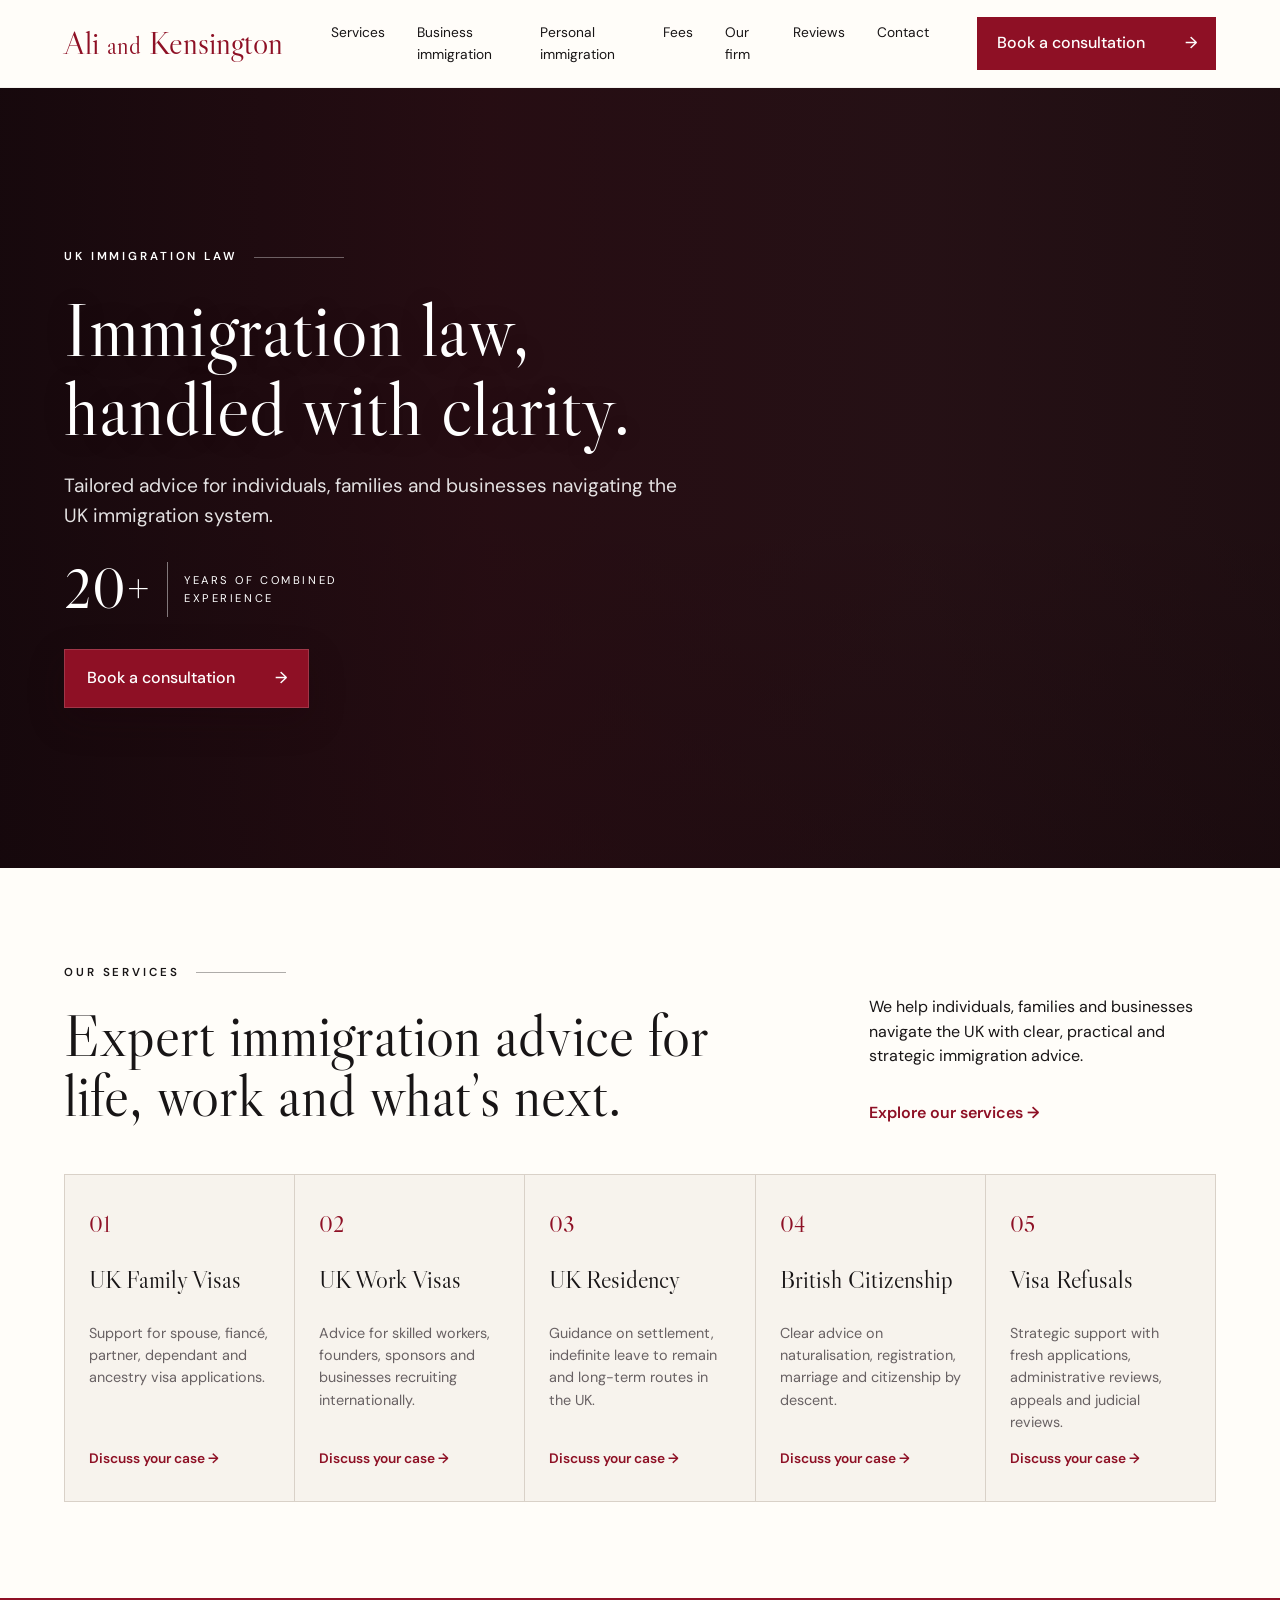
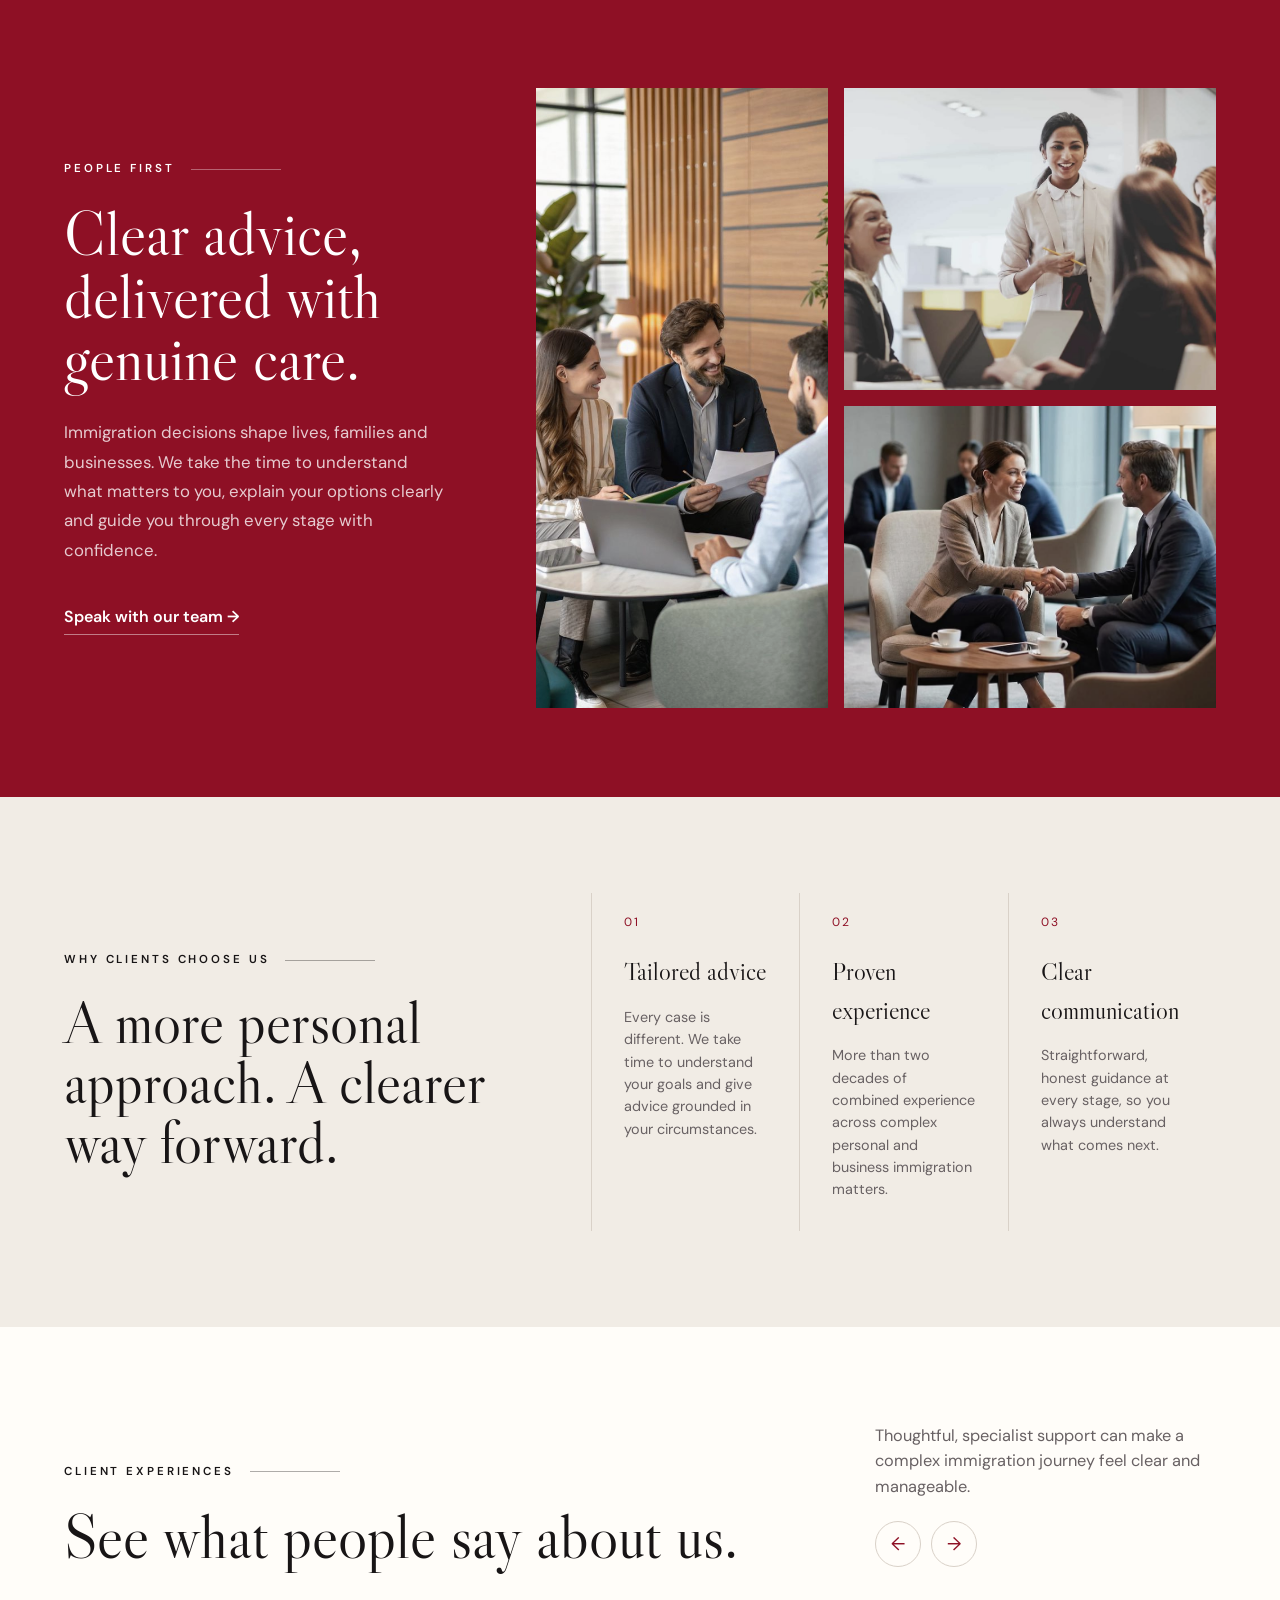
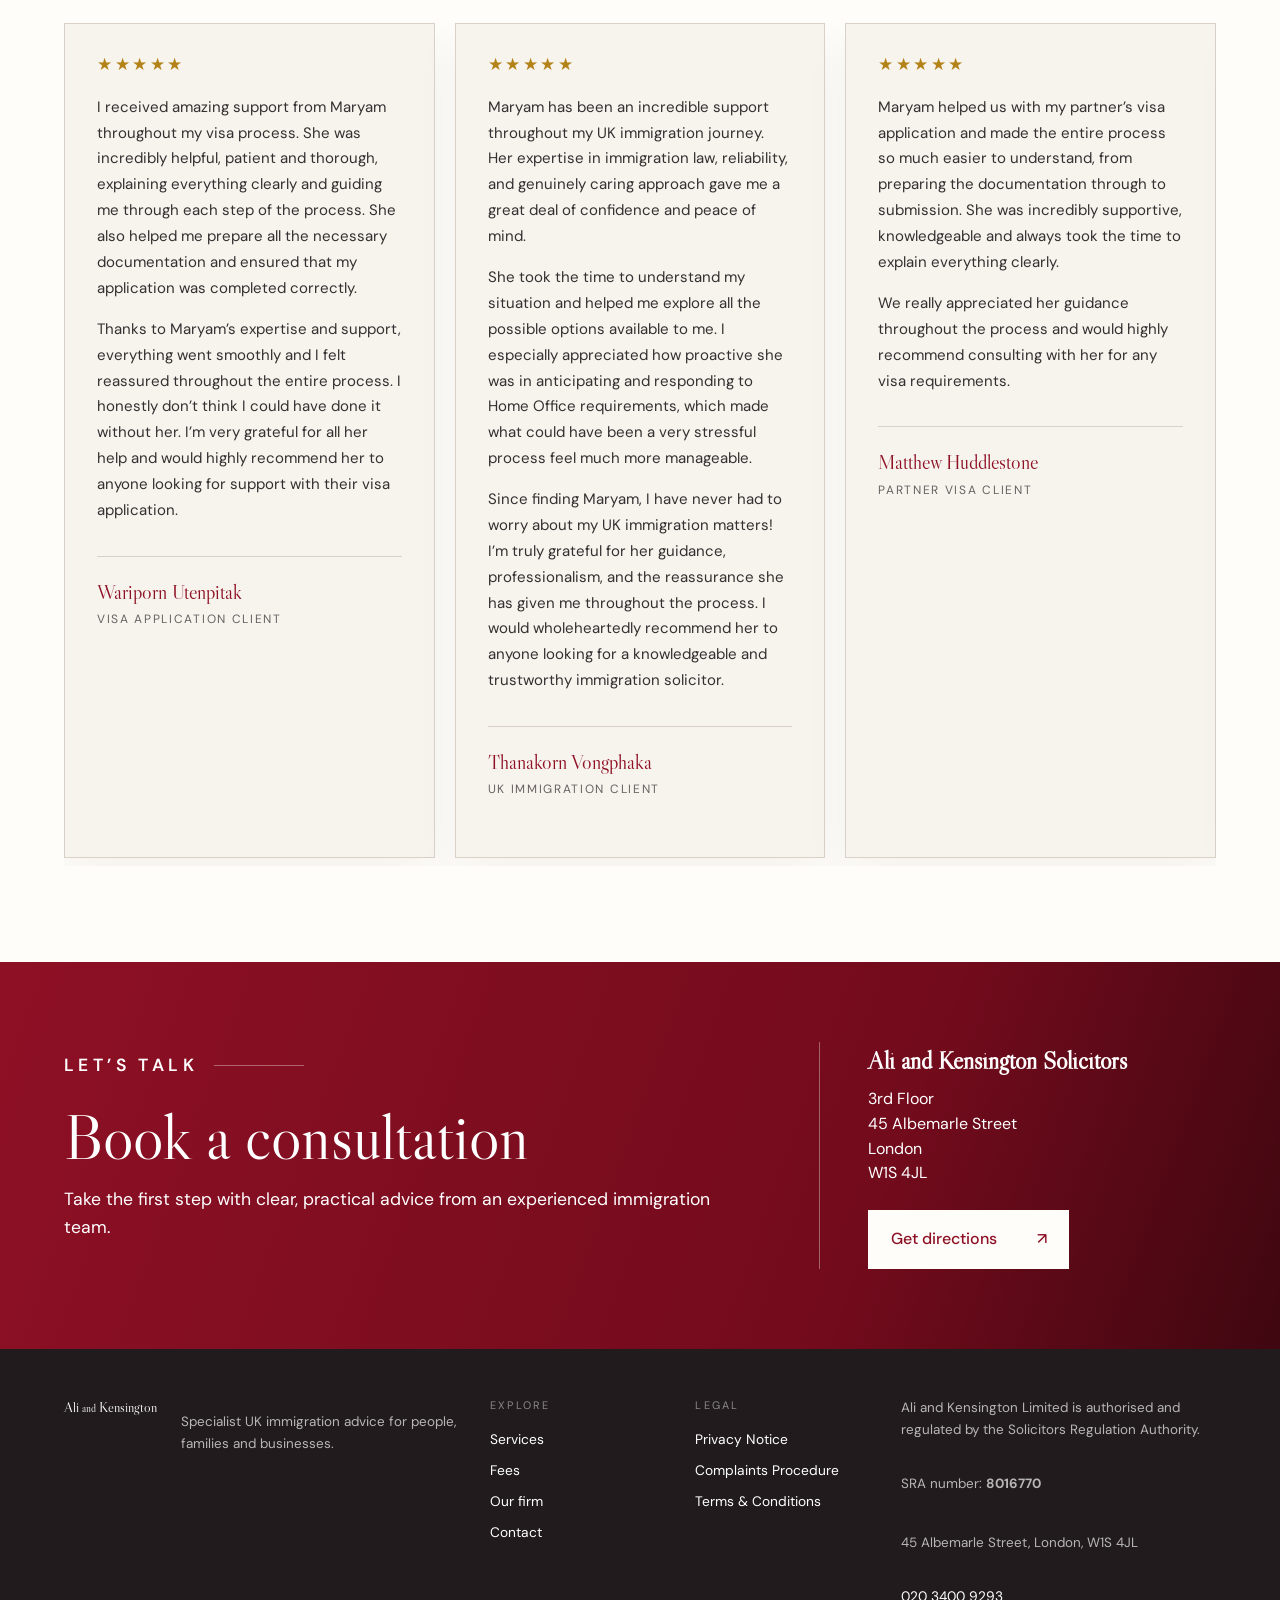
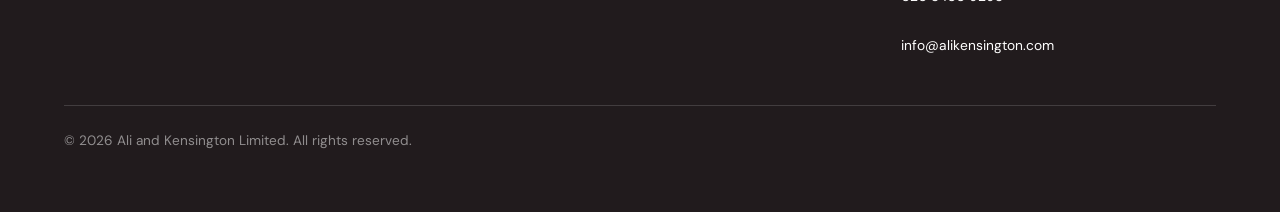
==== index.html @ 6d75849b "Add regulatory and legal information pages" ====
<!doctype html>
<html lang="en-GB">
<head>
  <meta charset="utf-8">
  <meta name="viewport" content="width=device-width, initial-scale=1">
  <meta name="description" content="Ali and Kensington Solicitors provide clear, tailored UK immigration advice for individuals, families and businesses.">
  <meta name="theme-color" content="#8e1025">
  <title>Ali and Kensington Solicitors | UK Immigration Law</title>
  <link rel="preconnect" href="https://fonts.googleapis.com">
  <link rel="preconnect" href="https://fonts.gstatic.com" crossorigin>
  <link href="https://fonts.googleapis.com/css2?family=DM+Sans:wght@400;500;600&family=Libre+Caslon+Display&display=swap" rel="stylesheet">
  <link rel="stylesheet" href="styles.css">
</head>
<body>
  <a class="skip-link" href="#main">Skip to content</a>
  <header class="site-header" data-header>
    <a class="wordmark" href="#top" aria-label="Ali and Kensington home">Ali <span>and</span> Kensington</a>
    <button class="menu-toggle" type="button" aria-expanded="false" aria-controls="site-nav">
      <span></span><span></span><span></span><span class="sr-only">Open navigation</span>
    </button>
    <nav id="site-nav" class="site-nav" aria-label="Main navigation">
      <a href="#services">Services</a>
      <a href="#business">Business immigration</a>
      <a href="#personal">Personal immigration</a>
      <a href="fees.html">Fees</a>
      <a href="#firm">Our firm</a>
      <a href="#reviews">Reviews</a>
      <a href="#contact">Contact</a>
    </nav>
    <a class="button header-cta" href="#contact">Book a consultation <span aria-hidden="true">→</span></a>
  </header>

  <main id="main">
    <section class="hero" id="top">
      <div class="hero-media" aria-hidden="true">
        <video class="hero-video is-active" data-hero-video autoplay muted playsinline webkit-playsinline preload="auto" disablepictureinpicture disableremoteplayback controlslist="nodownload nofullscreen noremoteplayback" tabindex="-1">
          <source src="Untitled design.mp4" type="video/mp4">
        </video>
        <video class="hero-video" data-hero-video muted playsinline webkit-playsinline preload="auto" disablepictureinpicture disableremoteplayback controlslist="nodownload nofullscreen noremoteplayback" tabindex="-1">
          <source src="Untitled design.mp4" type="video/mp4">
        </video>
      </div>
      <div class="hero-shade" aria-hidden="true"></div>
      <div class="hero-copy">
        <p class="eyebrow">UK immigration law</p>
        <h1>Immigration law,<br>handled with clarity.</h1>
        <p class="hero-intro">Tailored advice for individuals, families and businesses navigating the UK immigration system.</p>
        <div class="experience"><strong>20+</strong><span>Years of combined<br>experience</span></div>
        <a class="button" href="#contact">Book a consultation <span aria-hidden="true">→</span></a>
      </div>
    </section>

    <section class="section services" id="services">
      <div class="section-heading">
        <div><p class="eyebrow">Our services</p><h2>Expert immigration advice for life, work and what’s next.</h2></div>
        <div><p>We help individuals, families and businesses navigate the UK with clear, practical and strategic immigration advice.</p><a class="text-link" href="#service-list">Explore our services <span>→</span></a></div>
      </div>
      <div class="service-grid" id="service-list">
        <article id="personal"><span class="service-icon" aria-hidden="true">01</span><h3>UK Family Visas</h3><p>Support for spouse, fiancé, partner, dependant and ancestry visa applications.</p><a href="#contact" aria-label="Discuss UK Family Visas">Discuss your case <span>→</span></a></article>
        <article id="business"><span class="service-icon" aria-hidden="true">02</span><h3>UK Work Visas</h3><p>Advice for skilled workers, founders, sponsors and businesses recruiting internationally.</p><a href="#contact" aria-label="Discuss UK Work Visas">Discuss your case <span>→</span></a></article>
        <article><span class="service-icon" aria-hidden="true">03</span><h3>UK Residency</h3><p>Guidance on settlement, indefinite leave to remain and long-term routes in the UK.</p><a href="#contact" aria-label="Discuss UK Residency">Discuss your case <span>→</span></a></article>
        <article><span class="service-icon" aria-hidden="true">04</span><h3>British Citizenship</h3><p>Clear advice on naturalisation, registration, marriage and citizenship by descent.</p><a href="#contact" aria-label="Discuss British Citizenship">Discuss your case <span>→</span></a></article>
        <article><span class="service-icon" aria-hidden="true">05</span><h3>Visa Refusals</h3><p>Strategic support with fresh applications, administrative reviews, appeals and judicial reviews.</p><a href="#contact" aria-label="Discuss a Visa Refusal">Discuss your case <span>→</span></a></article>
      </div>
    </section>

    <section class="people-section" aria-labelledby="people-title">
      <div class="people-copy">
        <p class="eyebrow">People first</p>
        <h2 id="people-title">Clear advice, delivered with genuine care.</h2>
        <p>Immigration decisions shape lives, families and businesses. We take the time to understand what matters to you, explain your options clearly and guide you through every stage with confidence.</p>
        <a class="text-link" href="#contact">Speak with our team <span aria-hidden="true">→</span></a>
      </div>
      <div class="people-gallery" aria-label="Professional consultations and collaborative client support">
        <figure class="people-photo people-photo-tall">
          <img src="e71858cd45bb9542f345faf93f4b1dad.jpg" alt="A professional consultation in a welcoming office" loading="lazy" decoding="async">
        </figure>
        <figure class="people-photo">
          <img src="17fdde5a2818912fc1148fd6717992d9.jpg" alt="A collaborative professional meeting" loading="lazy" decoding="async">
        </figure>
        <figure class="people-photo">
          <img src="da727595d95a369a127aa18e610e833f.jpg" alt="Two professionals meeting in a comfortable office" loading="lazy" decoding="async">
        </figure>
      </div>
    </section>

    <section class="section proof" id="firm">
      <div class="proof-heading"><p class="eyebrow">Why clients choose us</p><h2>A more personal approach. A clearer way forward.</h2></div>
      <div class="proof-grid">
        <article><span>01</span><h3>Tailored advice</h3><p>Every case is different. We take time to understand your goals and give advice grounded in your circumstances.</p></article>
        <article><span>02</span><h3>Proven experience</h3><p>More than two decades of combined experience across complex personal and business immigration matters.</p></article>
        <article><span>03</span><h3>Clear communication</h3><p>Straightforward, honest guidance at every stage, so you always understand what comes next.</p></article>
      </div>
    </section>

    <section class="section reviews" id="reviews" aria-labelledby="reviews-title">
      <div class="reviews-heading">
        <div>
          <p class="eyebrow">Client experiences</p>
          <h2 id="reviews-title">See what people say about us.</h2>
        </div>
        <div class="reviews-intro">
          <p>Thoughtful, specialist support can make a complex immigration journey feel clear and manageable.</p>
          <div class="carousel-controls" aria-label="Review carousel controls">
            <button class="carousel-button" type="button" data-carousel-prev aria-label="Previous review">←</button>
            <button class="carousel-button" type="button" data-carousel-next aria-label="Next review">→</button>
          </div>
        </div>
      </div>

      <div class="review-grid" data-review-carousel aria-roledescription="carousel" aria-label="Client reviews">
        <article class="review-card">
          <div class="stars" aria-label="5 out of 5 stars"><span aria-hidden="true">★★★★★</span></div>
          <blockquote>
            <p>I received amazing support from Maryam throughout my visa process. She was incredibly helpful, patient and thorough, explaining everything clearly and guiding me through each step of the process. She also helped me prepare all the necessary documentation and ensured that my application was completed correctly.</p>
            <p>Thanks to Maryam’s expertise and support, everything went smoothly and I felt reassured throughout the entire process. I honestly don’t think I could have done it without her. I’m very grateful for all her help and would highly recommend her to anyone looking for support with their visa application.</p>
          </blockquote>
          <footer><strong>Wariporn Utenpitak</strong><span>Visa application client</span></footer>
        </article>

        <article class="review-card">
          <div class="stars" aria-label="5 out of 5 stars"><span aria-hidden="true">★★★★★</span></div>
          <blockquote>
            <p>Maryam has been an incredible support throughout my UK immigration journey. Her expertise in immigration law, reliability, and genuinely caring approach gave me a great deal of confidence and peace of mind.</p>
            <p>She took the time to understand my situation and helped me explore all the possible options available to me. I especially appreciated how proactive she was in anticipating and responding to Home Office requirements, which made what could have been a very stressful process feel much more manageable.</p>
            <p>Since finding Maryam, I have never had to worry about my UK immigration matters! I’m truly grateful for her guidance, professionalism, and the reassurance she has given me throughout the process. I would wholeheartedly recommend her to anyone looking for a knowledgeable and trustworthy immigration solicitor.</p>
          </blockquote>
          <footer><strong>Thanakorn Vongphaka</strong><span>UK immigration client</span></footer>
        </article>

        <article class="review-card">
          <div class="stars" aria-label="5 out of 5 stars"><span aria-hidden="true">★★★★★</span></div>
          <blockquote>
            <p>Maryam helped us with my partner’s visa application and made the entire process so much easier to understand, from preparing the documentation through to submission. She was incredibly supportive, knowledgeable and always took the time to explain everything clearly.</p>
            <p>We really appreciated her guidance throughout the process and would highly recommend consulting with her for any visa requirements.</p>
          </blockquote>
          <footer><strong>Matthew Huddlestone</strong><span>Partner visa client</span></footer>
        </article>

        <article class="review-card">
          <div class="stars" aria-label="5 out of 5 stars"><span aria-hidden="true">★★★★★</span></div>
          <blockquote>
            <p>I can’t thank this firm and the staff, namely, Maryam &amp; Lexxa, enough for all their help and professionalism. From the very beginning, their responses were fast, clear, and reassuring, which made such a difference during a stressful time. My case was quite complicated, but they took the time to fully understand every detail and kept me informed every step of the way.</p>
            <p>They were incredibly thorough and made sure I understood all my options before moving forward. Nothing ever felt rushed or overlooked. Their attention to detail and commitment to getting the best possible result truly stood out.</p>
            <p>In the end, we achieved the outcome we were hoping for — a great start for myself and my family. I really appreciate all the hard work, communication, and care that went into my case. Highly recommend to anyone looking for reliable, professional solicitors who genuinely care about their clients.</p>
          </blockquote>
          <footer><strong>Ralph Toribio</strong><span>Immigration client</span></footer>
        </article>

        <article class="review-card">
          <div class="stars" aria-label="5 out of 5 stars"><span aria-hidden="true">★★★★★</span></div>
          <blockquote>
            <p>I’ve worked with Ms Sufi for over a decade wherever she has been based. Now she has her own firm I have no reservations in recommending it. Humble, professional and fair. No inflated charges. I’m hoping they’ll expand to other legal areas.</p>
          </blockquote>
          <footer><strong>Tara Na</strong><span>Long-standing client</span></footer>
        </article>
      </div>
      <p class="carousel-status sr-only" aria-live="polite" data-carousel-status></p>
    </section>

    <dialog class="review-dialog" data-review-dialog aria-labelledby="review-dialog-name">
      <div class="review-dialog-inner">
        <button class="review-dialog-close" type="button" data-dialog-close aria-label="Close full review">×</button>
        <div class="stars" aria-label="5 out of 5 stars"><span aria-hidden="true">★★★★★</span></div>
        <div class="review-dialog-copy" data-dialog-copy></div>
        <footer>
          <strong id="review-dialog-name" data-dialog-name></strong>
          <span data-dialog-source></span>
        </footer>
      </div>
    </dialog>

    <section class="consultation" id="contact">
      <div>
        <p class="eyebrow">Let’s talk</p>
        <h2>Book a consultation</h2>
        <p>Take the first step with clear, practical advice from an experienced immigration team.</p>
      </div>
      <address>
        <strong>Ali and Kensington Solicitors</strong>
        <span>3rd Floor</span>
        <span>45 Albemarle Street</span>
        <span>London</span>
        <span>W1S 4JL</span>
        <a class="button button-light" href="https://www.google.com/maps/search/?api=1&query=45+Albemarle+Street+London+W1S+4JL" target="_blank" rel="noreferrer">Get directions <span aria-hidden="true">↗</span></a>
      </address>
    </section>
  </main>

  <footer class="site-footer">
    <div class="footer-brand">
      <a class="wordmark" href="#top">Ali <span>and</span> Kensington</a>
      <p>Specialist UK immigration advice for people, families and businesses.</p>
    </div>
    <nav class="footer-links" aria-label="Services and contact">
      <p>Explore</p>
      <a href="#services">Services</a>
      <a href="fees.html">Fees</a>
      <a href="#firm">Our firm</a>
      <a href="#contact">Contact</a>
    </nav>
    <nav class="footer-links" aria-label="Legal information">
      <p>Legal</p>
      <a href="privacy.html">Privacy Notice</a>
      <a href="complaints.html">Complaints Procedure</a>
      <a href="terms.html">Terms &amp; Conditions</a>
    </nav>
    <div class="footer-regulatory">
      <p>Ali and Kensington Limited is authorised and regulated by the Solicitors Regulation Authority.</p>
      <p>SRA number: <strong>8016770</strong></p>
      <address>45 Albemarle Street, London, W1S 4JL</address>
      <a href="tel:+442034009293">020 3400 9293</a>
      <a href="mailto:info@alikensington.com">info@alikensington.com</a>
    </div>
    <p class="copyright">© <span data-year></span> Ali and Kensington Limited. All rights reserved.</p>
  </footer>
  <script src="script.js"></script>
</body>
</html>
---- styles.css ----
:root{--burgundy:#8e1025;--burgundy-dark:#680919;--ivory:#f7f3ed;--paper:#fffdf9;--ink:#181516;--muted:#686163;--line:#d9d1c8;--sans:"DM Sans",sans-serif;--serif:"Libre Caslon Display",Georgia,serif}
*{box-sizing:border-box}html{scroll-behavior:smooth}body{margin:0;background:var(--paper);color:var(--ink);font-family:var(--sans);line-height:1.55}a{color:inherit}.skip-link{position:fixed;left:1rem;top:-5rem;background:var(--ink);color:#fff;padding:.75rem 1rem;z-index:100}.skip-link:focus{top:1rem}.sr-only{position:absolute;width:1px;height:1px;padding:0;margin:-1px;overflow:hidden;clip:rect(0,0,0,0);white-space:nowrap;border:0}.site-header{height:88px;display:grid;grid-template-columns:auto 1fr auto;align-items:center;gap:3rem;padding:0 clamp(1.5rem,5vw,5rem);background:rgba(255,253,249,.96);position:relative;z-index:20;border-bottom:1px solid rgba(0,0,0,.04)}.wordmark{text-decoration:none;color:var(--burgundy);font-family:var(--serif);font-size:clamp(1.45rem,2.5vw,2.4rem);white-space:nowrap}.wordmark span{font-size:.78em}.site-nav{justify-self:center;display:flex;gap:2rem}.site-nav a,.site-footer a{text-decoration:none;font-size:.86rem}.site-nav a:hover,.site-footer a:hover{color:var(--burgundy)}.button{display:inline-flex;align-items:center;justify-content:space-between;gap:2.5rem;background:var(--burgundy);color:#fff;text-decoration:none;padding:1rem 1.35rem;font-weight:500;border:1px solid var(--burgundy);transition:.2s ease}.button:hover{background:var(--burgundy-dark);transform:translateY(-1px)}.header-cta{padding:.85rem 1.15rem}.menu-toggle{display:none;background:none;border:0;padding:.5rem}.menu-toggle span:not(.sr-only){display:block;width:25px;height:2px;background:var(--burgundy);margin:5px}.hero{min-height:650px;display:grid;grid-template-columns:3fr 2fr;background:var(--ivory)}.hero-copy{display:flex;flex-direction:column;justify-content:center;padding:5rem clamp(1.5rem,5vw,5rem)}.eyebrow{text-transform:uppercase;letter-spacing:.25em;font-size:.72rem;font-weight:600;margin:0 0 1.5rem;display:flex;align-items:center;gap:1rem}.eyebrow:after{content:"";width:90px;height:1px;background:currentColor;opacity:.35}.hero h1,.section h2,.consultation h2{font-family:var(--serif);font-weight:400;line-height:1.02;margin:0}.hero h1{font-size:clamp(3.3rem,6vw,6.2rem);color:var(--burgundy);max-width:800px}.hero-intro{font-size:clamp(1.05rem,1.5vw,1.35rem);max-width:650px;color:#3e393a;margin:1.5rem 0 2rem}.experience{display:flex;align-items:center;gap:1rem;margin:0 0 2rem}.experience strong{font-family:var(--serif);font-size:3.4rem;font-weight:400;color:var(--burgundy);border-right:1px solid #b99ca1;padding-right:1rem;line-height:1}.experience span{text-transform:uppercase;letter-spacing:.23em;font-size:.7rem}.hero-copy>.button{align-self:flex-start}.hero-image{background:url("assets/london-hero.jpg") center/cover no-repeat;min-height:580px}.section{padding:6rem clamp(1.5rem,5vw,5rem)}.section-heading{display:grid;grid-template-columns:1.6fr .8fr;gap:7rem;align-items:end;margin-bottom:3rem}.section-heading h2,.proof h2{font-size:clamp(2.8rem,4.6vw,5rem);max-width:850px}.section-heading>div:last-child{max-width:440px}.text-link{display:inline-block;color:var(--burgundy);text-decoration:none;margin-top:1rem;font-weight:600}.service-grid{display:grid;grid-template-columns:repeat(5,1fr);gap:1px;background:var(--line);border:1px solid var(--line)}.service-grid article{background:var(--ivory);padding:2rem 1.5rem;min-height:300px;display:flex;flex-direction:column}.service-icon{font-family:var(--serif);color:var(--burgundy);font-size:1.4rem}.service-grid h3,.proof-grid h3{font-family:var(--serif);font-size:1.55rem;font-weight:400;margin:1.2rem 0 .5rem}.service-grid p,.proof-grid p{color:var(--muted);font-size:.9rem}.service-grid a{margin-top:auto;color:var(--burgundy);text-decoration:none;font-size:.86rem;font-weight:600}.proof{background:#f1ece5;display:grid;grid-template-columns:1fr 1.4fr;gap:5rem;align-items:center}.proof-grid{display:grid;grid-template-columns:repeat(3,1fr)}.proof-grid article{padding:1rem 2rem;border-left:1px solid var(--line)}.proof-grid span{color:var(--burgundy);font-size:.75rem;letter-spacing:.2em}.consultation{background:linear-gradient(110deg,var(--burgundy),#720b1c 68%,#3f0710);color:#fff;padding:5rem clamp(1.5rem,5vw,5rem);display:grid;grid-template-columns:1.7fr 1fr;gap:5rem;align-items:center}.consultation h2{font-size:clamp(3rem,5vw,5.6rem)}.consultation p{font-size:1.1rem}.consultation address{font-style:normal;border-left:1px solid rgba(255,255,255,.35);padding-left:3rem;display:flex;flex-direction:column}.consultation address strong{font-family:var(--serif);font-size:1.5rem;margin-bottom:.5rem}.button-light{background:var(--paper);color:var(--burgundy);border-color:var(--paper);margin-top:1.5rem;align-self:flex-start}.site-footer{padding:3rem clamp(1.5rem,5vw,5rem);display:grid;grid-template-columns:1fr 1fr auto;gap:2rem;align-items:center}.site-footer>p{color:var(--muted);font-size:.85rem}.site-footer>div{display:flex;gap:1.5rem}.copyright{grid-column:1/-1;border-top:1px solid var(--line);padding-top:1.5rem;margin-top:1rem}.menu-open{overflow:hidden}
@media(max-width:1050px){.site-header{gap:1.5rem}.site-nav{gap:1rem}.header-cta{display:none}.hero{grid-template-columns:1.2fr 1fr}.section-heading{gap:3rem}.service-grid{grid-template-columns:repeat(2,1fr)}.service-grid article:last-child{grid-column:1/-1}.proof{grid-template-columns:1fr}.site-footer{grid-template-columns:1fr auto}.site-footer>p:not(.copyright){display:none}}
@media(max-width:760px){.site-header{height:76px;padding:0 1.25rem;grid-template-columns:1fr auto}.menu-toggle{display:block}.site-nav{display:none;position:absolute;top:76px;inset-inline:0;background:var(--paper);padding:1.5rem;flex-direction:column;border-top:1px solid var(--line);box-shadow:0 18px 30px rgba(30,10,10,.12)}.site-nav.open{display:flex}.hero{display:flex;flex-direction:column;min-height:auto}.hero-copy{padding:4rem 1.25rem 3rem}.hero h1{font-size:clamp(3rem,14vw,4.5rem)}.hero-image{min-height:390px;order:-1}.section{padding:4.5rem 1.25rem}.section-heading{grid-template-columns:1fr;gap:1.5rem}.section-heading h2,.proof h2{font-size:2.9rem}.service-grid{grid-template-columns:1fr}.service-grid article,.service-grid article:last-child{grid-column:auto;min-height:235px}.proof{gap:2rem}.proof-grid{grid-template-columns:1fr}.proof-grid article{padding:1.5rem 0;border-left:0;border-top:1px solid var(--line)}.consultation{grid-template-columns:1fr;gap:2rem;padding:4rem 1.25rem}.consultation address{padding-left:0;border-left:0;border-top:1px solid rgba(255,255,255,.35);padding-top:2rem}.site-footer{grid-template-columns:1fr}.site-footer>div{flex-wrap:wrap}.copyright{grid-column:auto}}
@media(prefers-reduced-motion:reduce){html{scroll-behavior:auto}*,*:before,*:after{transition:none!important}}

.reviews{background:var(--paper)}
.reviews-heading{display:grid;grid-template-columns:1.5fr .7fr;gap:5rem;align-items:end;margin-bottom:3.5rem}
.reviews-heading h2{font-size:clamp(2.8rem,4.8vw,5rem);max-width:820px}
.reviews-heading>p{max-width:420px;color:var(--muted);font-size:1.02rem}
.review-grid{display:grid;grid-template-columns:repeat(6,minmax(0,1fr));gap:1.25rem;align-items:start}
.review-card{grid-column:span 2;background:var(--ivory);border:1px solid var(--line);padding:2rem;display:flex;flex-direction:column;min-height:100%;box-shadow:0 18px 45px rgba(46,28,30,.045)}
.review-card:nth-child(4),.review-card:nth-child(5){grid-column:span 3}
.stars{color:#b38319;font-size:1.05rem;letter-spacing:.15em;line-height:1;margin-bottom:1.35rem}
.review-card blockquote{margin:0;color:#343031;font-size:.94rem;line-height:1.72}
.review-card blockquote p:first-child{margin-top:0}
.review-card blockquote p:last-child{margin-bottom:0}
.review-card footer{margin-top:2rem;padding-top:1.25rem;border-top:1px solid var(--line);display:flex;flex-direction:column;gap:.15rem}
.review-card footer strong{font-family:var(--serif);font-size:1.25rem;font-weight:400;color:var(--burgundy)}
.review-card footer span{font-size:.75rem;text-transform:uppercase;letter-spacing:.14em;color:var(--muted)}

@media(max-width:1050px){.reviews-heading{gap:3rem}.review-grid{grid-template-columns:repeat(2,minmax(0,1fr))}.review-card,.review-card:nth-child(4),.review-card:nth-child(5){grid-column:span 1}.review-card:last-child{grid-column:1/-1}}
@media(max-width:760px){.reviews-heading{grid-template-columns:1fr;gap:1rem;margin-bottom:2.25rem}.reviews-heading h2{font-size:2.9rem}.reviews-heading>p{margin:0}.review-grid{grid-template-columns:1fr;gap:1rem}.review-card,.review-card:nth-child(4),.review-card:nth-child(5),.review-card:last-child{grid-column:1;padding:1.5rem}.review-card blockquote{font-size:.91rem}.stars{font-size:1rem}}

.people-section{background:var(--burgundy);color:#fff;padding:clamp(4rem,7vw,7rem) clamp(1.5rem,5vw,5rem);display:grid;grid-template-columns:minmax(280px,.72fr) minmax(0,1.28fr);gap:clamp(3rem,7vw,7rem);align-items:center;overflow:hidden}
.people-copy{max-width:560px}
.people-copy h2{font-family:var(--serif);font-size:clamp(3rem,4.8vw,5.2rem);font-weight:400;line-height:1.02;margin:0 0 1.75rem}
.people-copy>p:not(.eyebrow){color:rgba(255,255,255,.78);font-size:1.05rem;line-height:1.75;margin-bottom:1.5rem}
.people-copy .text-link{color:#fff;border-bottom:1px solid rgba(255,255,255,.45);padding-bottom:.25rem}
.people-gallery{display:grid;grid-template-columns:minmax(0,.88fr) minmax(0,1.12fr);grid-template-rows:repeat(2,minmax(190px,1fr));gap:1rem;min-height:620px}
.people-photo{margin:0;overflow:hidden;background:#d8cec3;position:relative}
.people-photo-tall{grid-row:1/-1}
.people-photo img{width:100%;height:100%;display:block;object-fit:cover;filter:saturate(.82) contrast(.97);transition:transform .5s ease}
.people-photo-tall img{object-position:center}
.people-photo:nth-child(2) img{object-position:center 35%}
.people-photo:nth-child(3) img{object-position:center 45%}
.people-photo:hover img{transform:scale(1.015)}

@media(max-width:1050px){.people-section{grid-template-columns:1fr;gap:3rem}.people-copy{max-width:720px}.people-gallery{min-height:560px}}
@media(max-width:760px){.people-section{padding:4.5rem 1.25rem}.people-copy h2{font-size:2.9rem}.people-gallery{grid-template-columns:1fr 1fr;grid-template-rows:340px 190px;gap:.65rem;min-height:0}.people-photo-tall{grid-column:1/-1;grid-row:auto}.people-photo-tall img{object-position:center 42%}.people-photo:nth-child(2),.people-photo:nth-child(3){min-height:190px}}
@media(max-width:420px){.people-gallery{grid-template-columns:1fr;grid-template-rows:330px 200px 200px}.people-photo-tall{grid-column:auto}}

/* Review carousel */
.reviews-intro{max-width:420px;color:var(--muted);font-size:1.02rem}
.reviews-intro>p{margin:0}
.carousel-controls{display:flex;gap:.65rem;margin-top:1.4rem}
.carousel-button{width:46px;height:46px;border:1px solid var(--line);border-radius:50%;background:var(--paper);color:var(--burgundy);font:inherit;font-size:1.15rem;cursor:pointer;transition:background .2s ease,color .2s ease,transform .2s ease}
.carousel-button:hover,.carousel-button:focus-visible{background:var(--burgundy);color:#fff;transform:translateY(-1px)}
.review-grid{display:flex;grid-template-columns:none;gap:1.25rem;overflow-x:auto;scroll-snap-type:x mandatory;scroll-behavior:smooth;scrollbar-width:none;overscroll-behavior-inline:contain;align-items:stretch;padding:0 0 .5rem}
.review-grid::-webkit-scrollbar{display:none}
.review-card,.review-card:nth-child(4),.review-card:nth-child(5){grid-column:auto;flex:0 0 calc((100% - 2.5rem)/3);scroll-snap-align:start;min-height:auto}
.review-more{display:none;margin-top:1rem;padding:0;border:0;background:transparent;color:var(--burgundy);font:600 .86rem var(--sans);text-decoration:underline;text-underline-offset:.25em;cursor:pointer;align-self:flex-start}
.review-dialog{width:min(720px,calc(100% - 2rem));max-height:min(82vh,820px);padding:0;border:0;background:var(--paper);color:var(--ink);box-shadow:0 30px 90px rgba(30,10,15,.32)}
.review-dialog::backdrop{background:rgba(24,12,15,.68);backdrop-filter:blur(3px)}
.review-dialog-inner{padding:clamp(1.5rem,5vw,3.5rem);overflow:auto;max-height:82vh;position:relative}
.review-dialog-close{position:absolute;right:1rem;top:1rem;width:42px;height:42px;border:1px solid var(--line);border-radius:50%;background:var(--paper);color:var(--ink);font:300 1.8rem/1 var(--sans);cursor:pointer}
.review-dialog-copy{font-size:1rem;line-height:1.75;padding-right:1rem}
.review-dialog footer{margin-top:2rem;padding-top:1.25rem;border-top:1px solid var(--line);display:flex;flex-direction:column}
.review-dialog footer strong{font-family:var(--serif);font-size:1.4rem;font-weight:400;color:var(--burgundy)}
.review-dialog footer span{font-size:.75rem;text-transform:uppercase;letter-spacing:.14em;color:var(--muted)}
.dialog-open{overflow:hidden}

@media(max-width:1050px){.review-card,.review-card:nth-child(4),.review-card:nth-child(5),.review-card:last-child{grid-column:auto;flex-basis:calc((100% - 1.25rem)/2)}}
@media(max-width:760px){.reviews-intro{max-width:none}.carousel-controls{margin-top:1.1rem}.review-grid{display:flex;grid-template-columns:none;gap:1rem;margin-inline:-1.25rem;padding:0 1.25rem .5rem;scroll-padding-inline:1.25rem}.review-card,.review-card:nth-child(4),.review-card:nth-child(5),.review-card:last-child{grid-column:auto;flex:0 0 calc(100vw - 3rem);padding:1.5rem}.review-card blockquote.is-truncated{position:relative;max-height:13.25rem;overflow:hidden}.review-card blockquote.is-truncated:after{content:"";position:absolute;inset:auto 0 0;height:4rem;background:linear-gradient(to bottom,rgba(247,243,237,0),var(--ivory) 82%)}.review-more{display:inline-block}.review-dialog{width:calc(100% - 1.5rem);max-height:88vh}.review-dialog-inner{max-height:88vh;padding:4rem 1.35rem 1.75rem}.review-dialog-copy{font-size:.94rem;padding-right:0}}

/* Full-bleed video hero */
.hero{position:relative;isolation:isolate;display:flex;align-items:center;min-height:min(780px,calc(100svh - 88px));overflow:hidden;background:#2b1419}
.hero-media{position:absolute;z-index:-2;inset:0;pointer-events:none}
.hero-video{position:absolute;inset:0;width:100%;height:100%;object-fit:cover;object-position:center;border:0;opacity:0;transition:opacity 1.2s linear;pointer-events:none}
.hero-video.is-active{opacity:1}
.hero-video::-webkit-media-controls,.hero-video::-webkit-media-controls-enclosure,.hero-video::-webkit-media-controls-panel,.hero-video::-webkit-media-controls-play-button,.hero-video::-webkit-media-controls-start-playback-button{display:none!important;-webkit-appearance:none}
.hero-shade{position:absolute;z-index:-1;inset:0;background:linear-gradient(90deg,rgba(20,7,11,.88) 0%,rgba(36,10,16,.7) 38%,rgba(25,9,13,.32) 72%,rgba(15,6,8,.42) 100%),linear-gradient(0deg,rgba(17,5,8,.32),transparent 45%);pointer-events:none}
.hero-copy{position:relative;z-index:1;width:100%;max-width:980px;padding-block:5.5rem;color:#fff}
.hero h1{color:#fff;text-shadow:0 2px 28px rgba(0,0,0,.2)}
.hero-intro{color:rgba(255,255,255,.88);max-width:620px}
.hero .experience strong{color:#fff;border-right-color:rgba(255,255,255,.45)}
.hero-copy>.button{background:var(--burgundy);border-color:rgba(255,255,255,.16);box-shadow:0 12px 35px rgba(29,4,10,.26)}

@media(max-width:760px){.hero{min-height:calc(100svh - 76px);justify-content:flex-end;align-items:stretch}.hero-video{object-position:center}.hero-shade{background:linear-gradient(0deg,rgba(20,7,11,.94) 0%,rgba(32,10,15,.68) 55%,rgba(16,6,9,.28) 100%)}.hero-copy{justify-content:flex-end;padding:5rem 1.25rem 3.5rem}.hero h1{font-size:clamp(3rem,14vw,4.5rem)}}
@media(prefers-reduced-motion:reduce){.hero-media{display:none}}

/* Regulatory footer */
.site-footer{grid-template-columns:minmax(220px,1.25fr) repeat(2,minmax(130px,.55fr)) minmax(260px,1fr);align-items:start;background:#211b1d;color:#fff}
.site-footer .wordmark{color:#fff}
.footer-brand p,.footer-regulatory p{color:rgba(255,255,255,.68);font-size:.84rem;line-height:1.65}
.footer-brand p{max-width:300px}
.footer-links{display:flex;flex-direction:column;gap:.6rem}
.footer-links p{margin:0 0 .35rem;text-transform:uppercase;letter-spacing:.2em;font-size:.68rem;color:rgba(255,255,255,.48)}
.site-footer .footer-links a,.footer-regulatory a{font-size:.86rem;color:#fff;text-decoration:none}
.site-footer .footer-links a:hover,.footer-regulatory a:hover{color:#e8b7bf}
.footer-regulatory{display:flex;flex-direction:column;align-items:flex-start}
.footer-regulatory p{margin:0 0 .5rem}
.footer-regulatory address{font-style:normal;color:rgba(255,255,255,.68);font-size:.84rem;margin:.35rem 0 .5rem}
.footer-regulatory a+a{margin-top:.25rem}
.site-footer .copyright{color:rgba(255,255,255,.5);border-top-color:rgba(255,255,255,.15)}
@media(max-width:1050px){.site-footer{grid-template-columns:1.2fr repeat(2,.7fr)}.footer-regulatory{grid-column:1/-1;border-top:1px solid rgba(255,255,255,.15);padding-top:1.5rem}.site-footer>p:not(.copyright){display:block}}
.footer-brand{display:block}
@media(max-width:1250px){.header-cta{display:none}}
@media(max-width:760px){.site-footer{grid-template-columns:1fr 1fr}.footer-brand,.footer-regulatory,.site-footer .copyright{grid-column:1/-1}.footer-brand{display:block;margin-bottom:1rem}.footer-regulatory{display:flex;margin-top:1rem}.site-footer .copyright{grid-column:1/-1}}
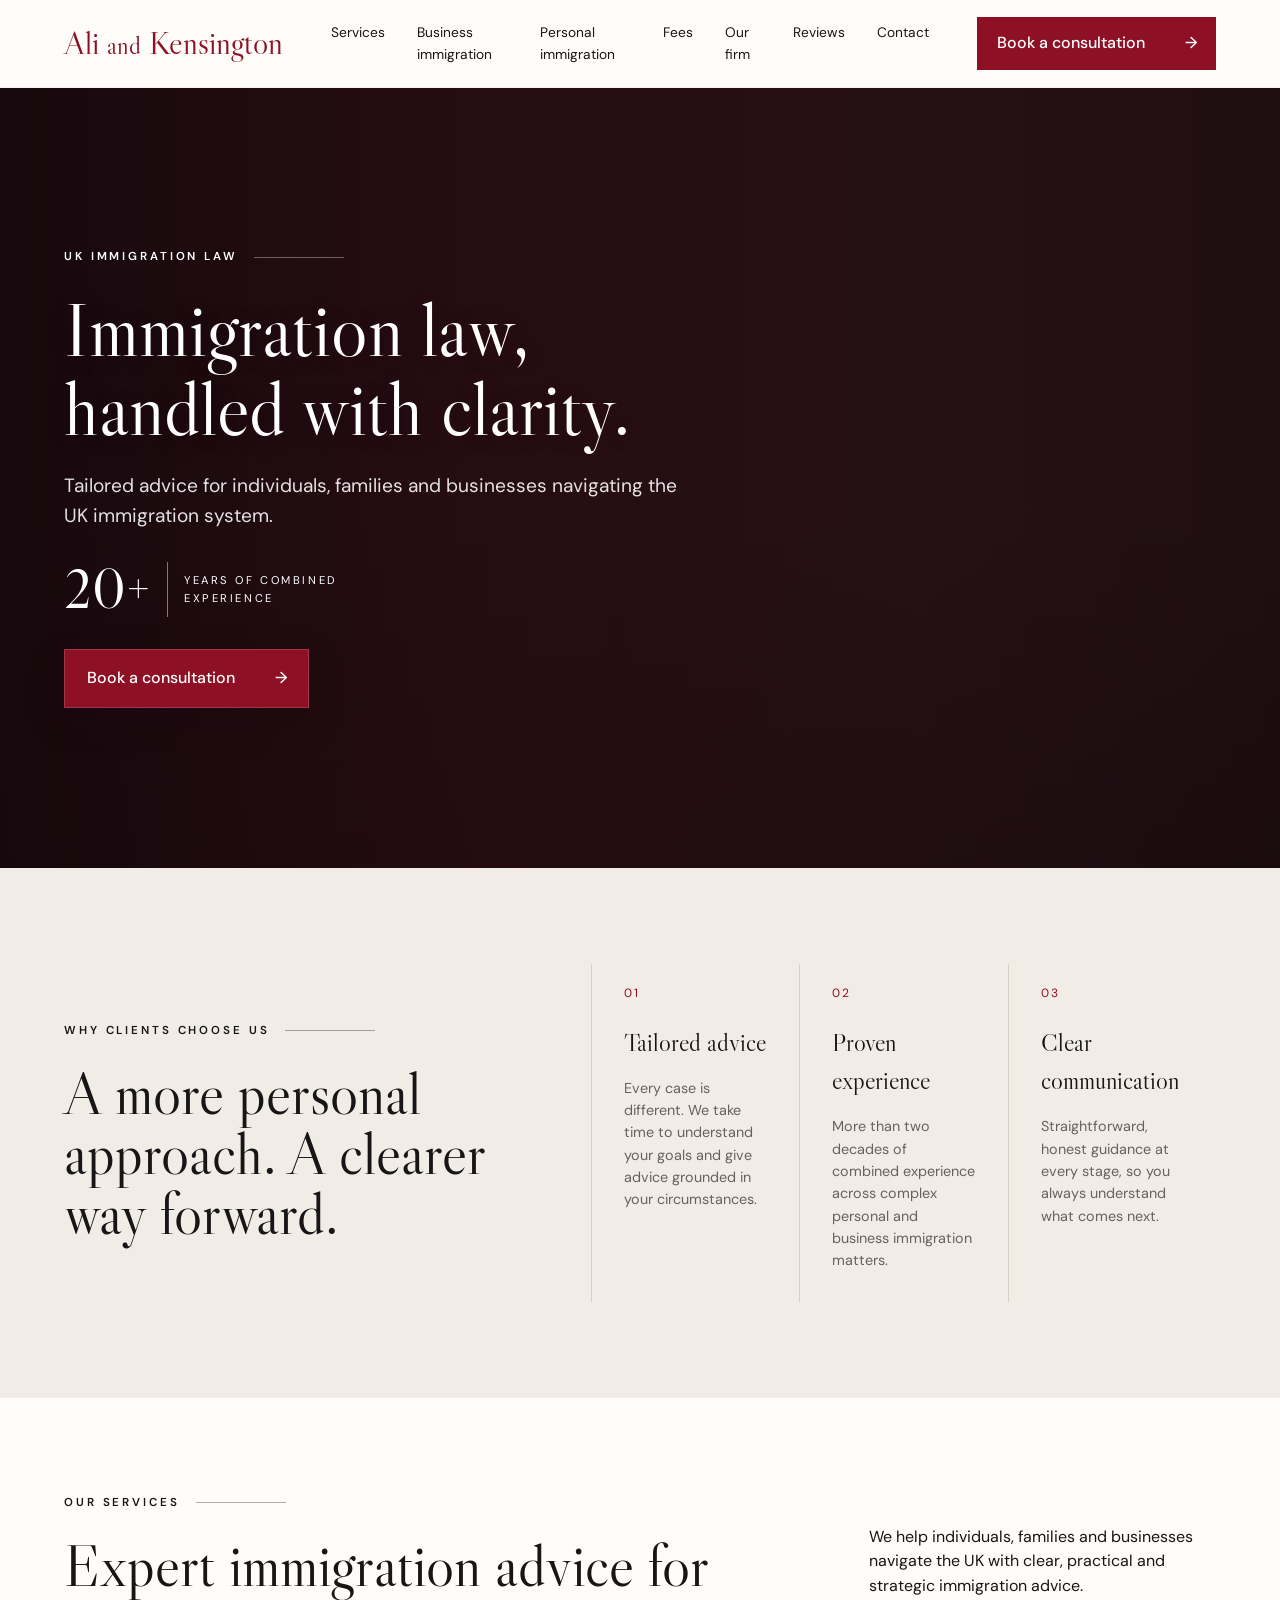
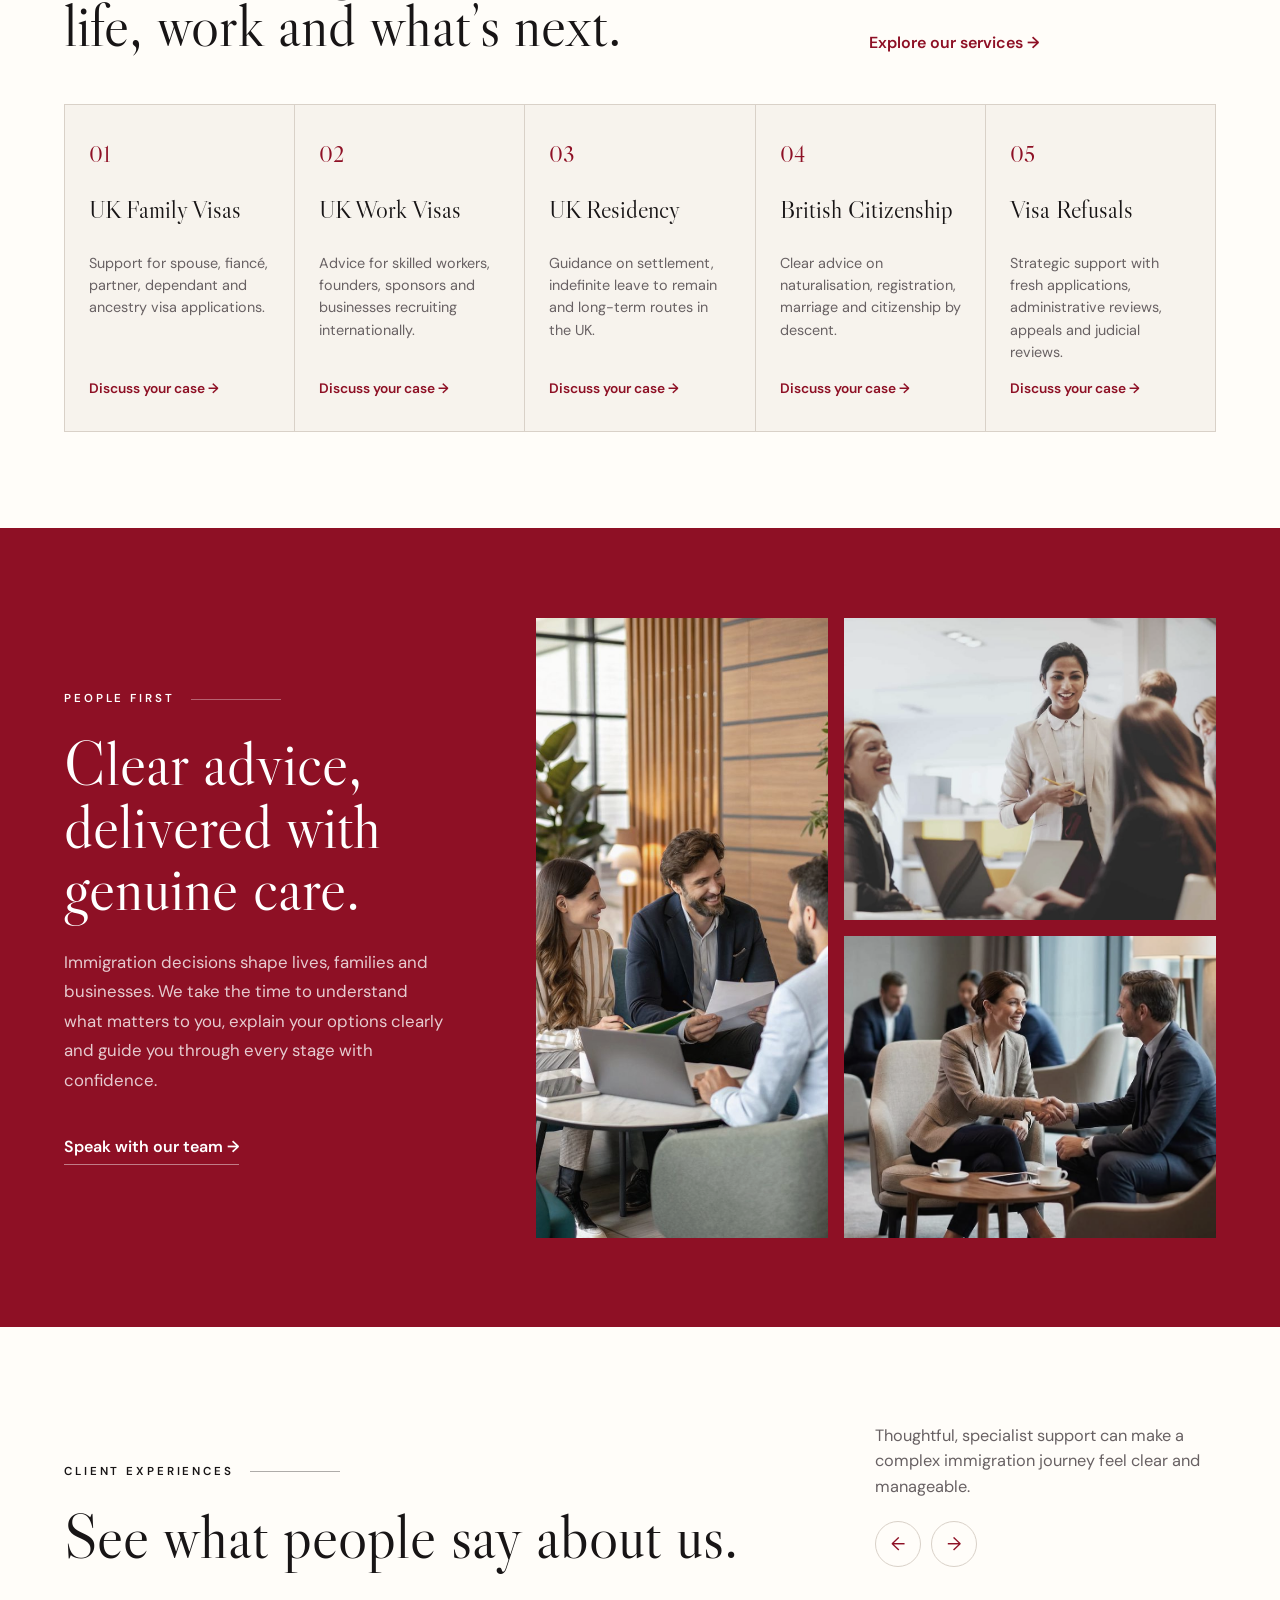
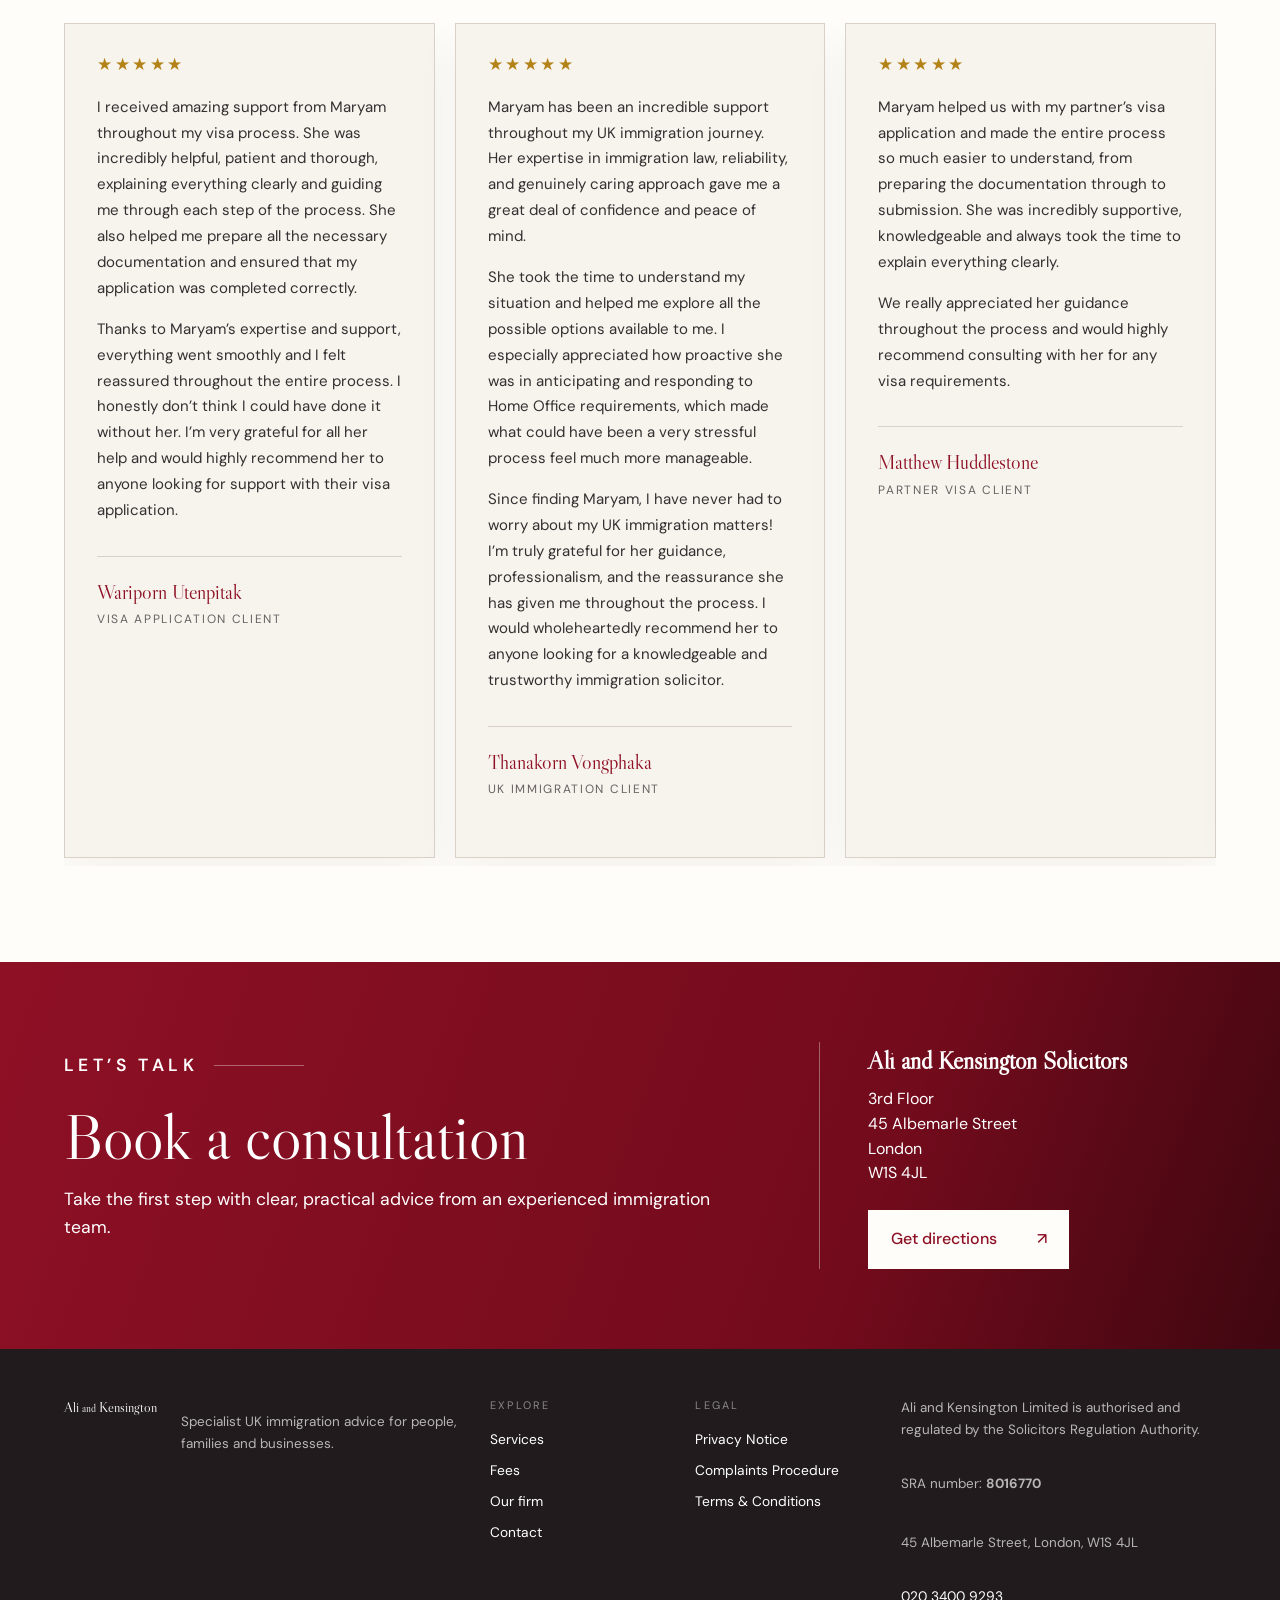
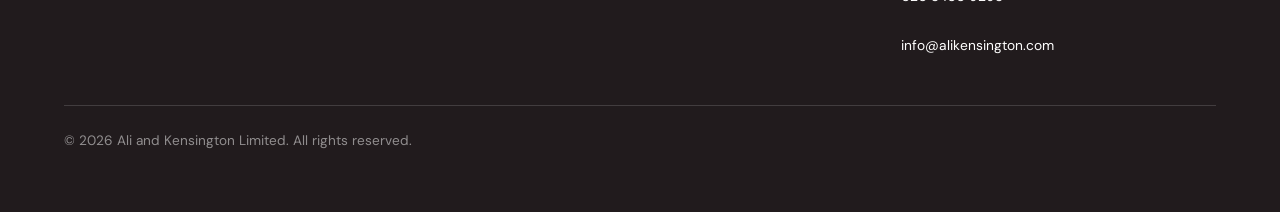
==== commit 00162f74: "Move why choose us before services" ====
--- a/index.html
+++ b/index.html
@@ -50,6 +50,15 @@
       </div>
     </section>
 
+    <section class="section proof" id="firm">
+      <div class="proof-heading"><p class="eyebrow">Why clients choose us</p><h2>A more personal approach. A clearer way forward.</h2></div>
+      <div class="proof-grid">
+        <article><span>01</span><h3>Tailored advice</h3><p>Every case is different. We take time to understand your goals and give advice grounded in your circumstances.</p></article>
+        <article><span>02</span><h3>Proven experience</h3><p>More than two decades of combined experience across complex personal and business immigration matters.</p></article>
+        <article><span>03</span><h3>Clear communication</h3><p>Straightforward, honest guidance at every stage, so you always understand what comes next.</p></article>
+      </div>
+    </section>
+
     <section class="section services" id="services">
       <div class="section-heading">
         <div><p class="eyebrow">Our services</p><h2>Expert immigration advice for life, work and what’s next.</h2></div>
@@ -81,15 +90,6 @@
         <figure class="people-photo">
           <img src="da727595d95a369a127aa18e610e833f.jpg" alt="Two professionals meeting in a comfortable office" loading="lazy" decoding="async">
         </figure>
-      </div>
-    </section>
-
-    <section class="section proof" id="firm">
-      <div class="proof-heading"><p class="eyebrow">Why clients choose us</p><h2>A more personal approach. A clearer way forward.</h2></div>
-      <div class="proof-grid">
-        <article><span>01</span><h3>Tailored advice</h3><p>Every case is different. We take time to understand your goals and give advice grounded in your circumstances.</p></article>
-        <article><span>02</span><h3>Proven experience</h3><p>More than two decades of combined experience across complex personal and business immigration matters.</p></article>
-        <article><span>03</span><h3>Clear communication</h3><p>Straightforward, honest guidance at every stage, so you always understand what comes next.</p></article>
       </div>
     </section>
 
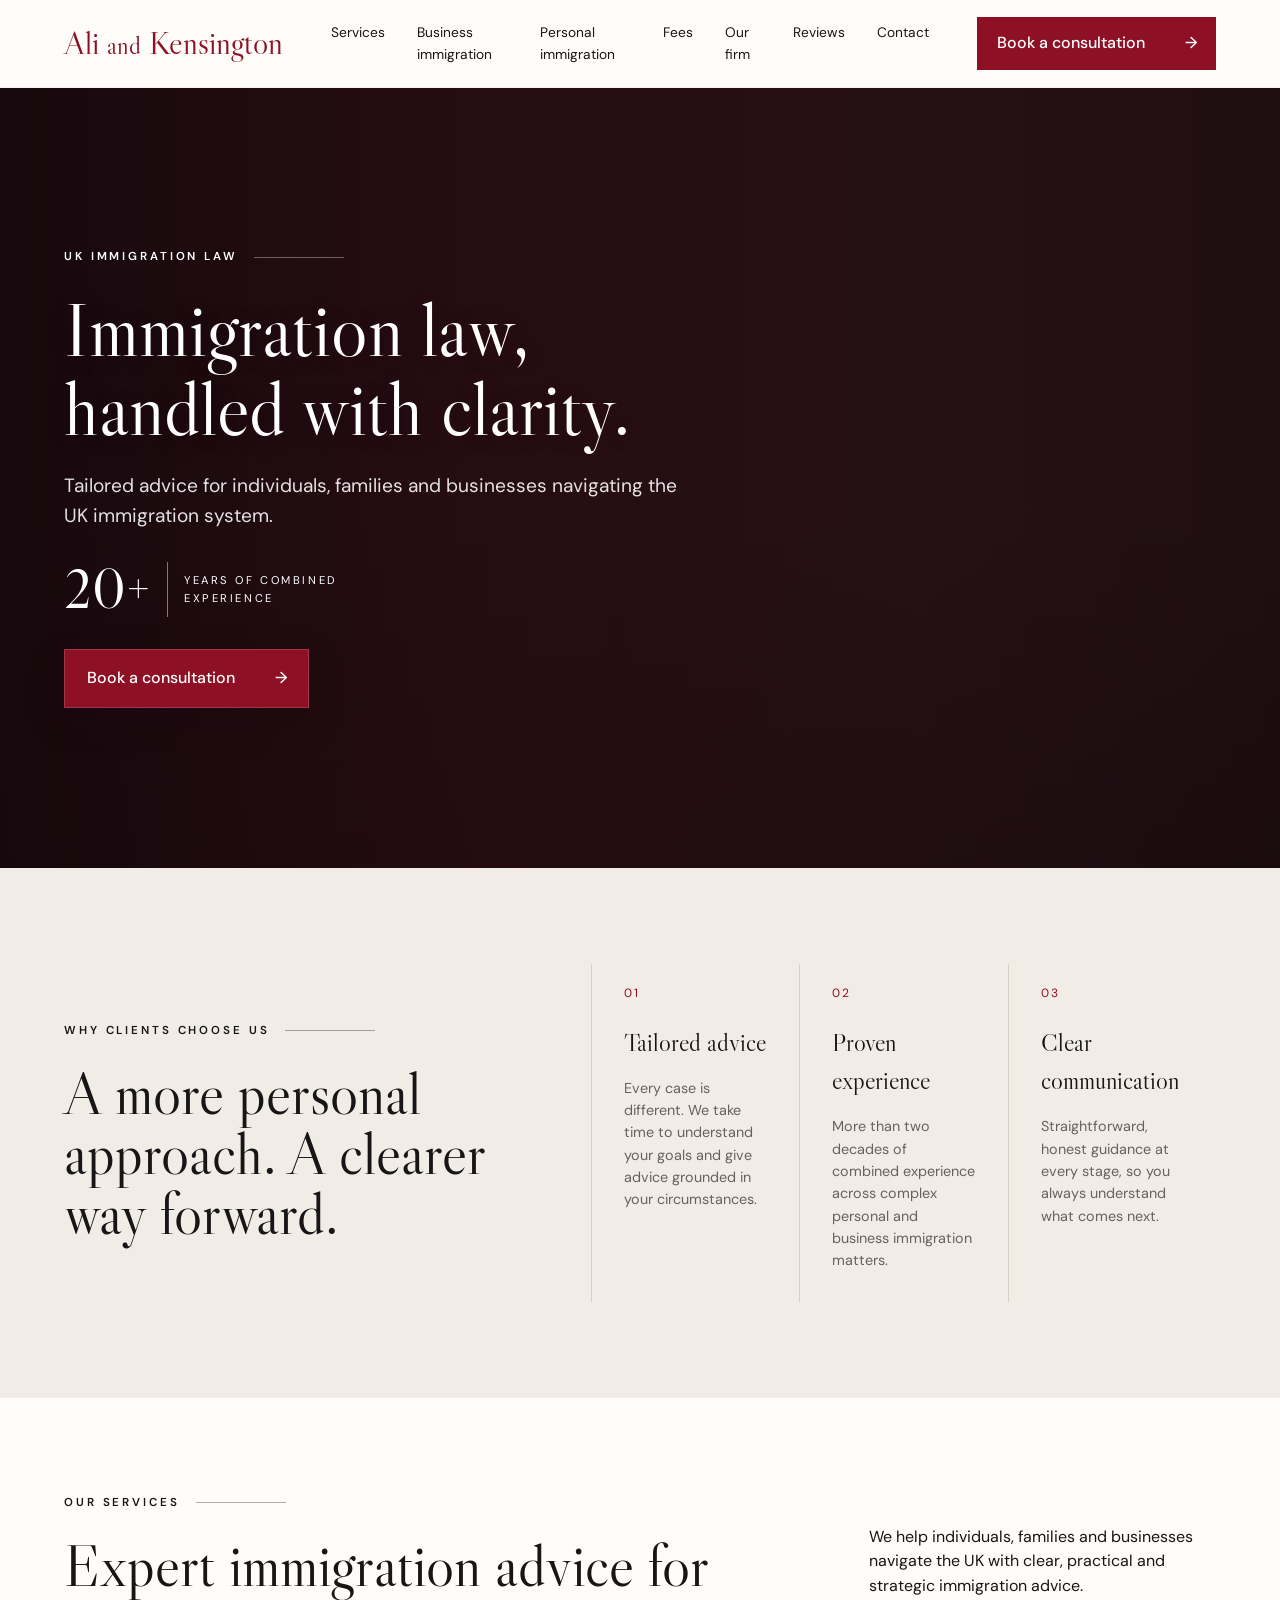
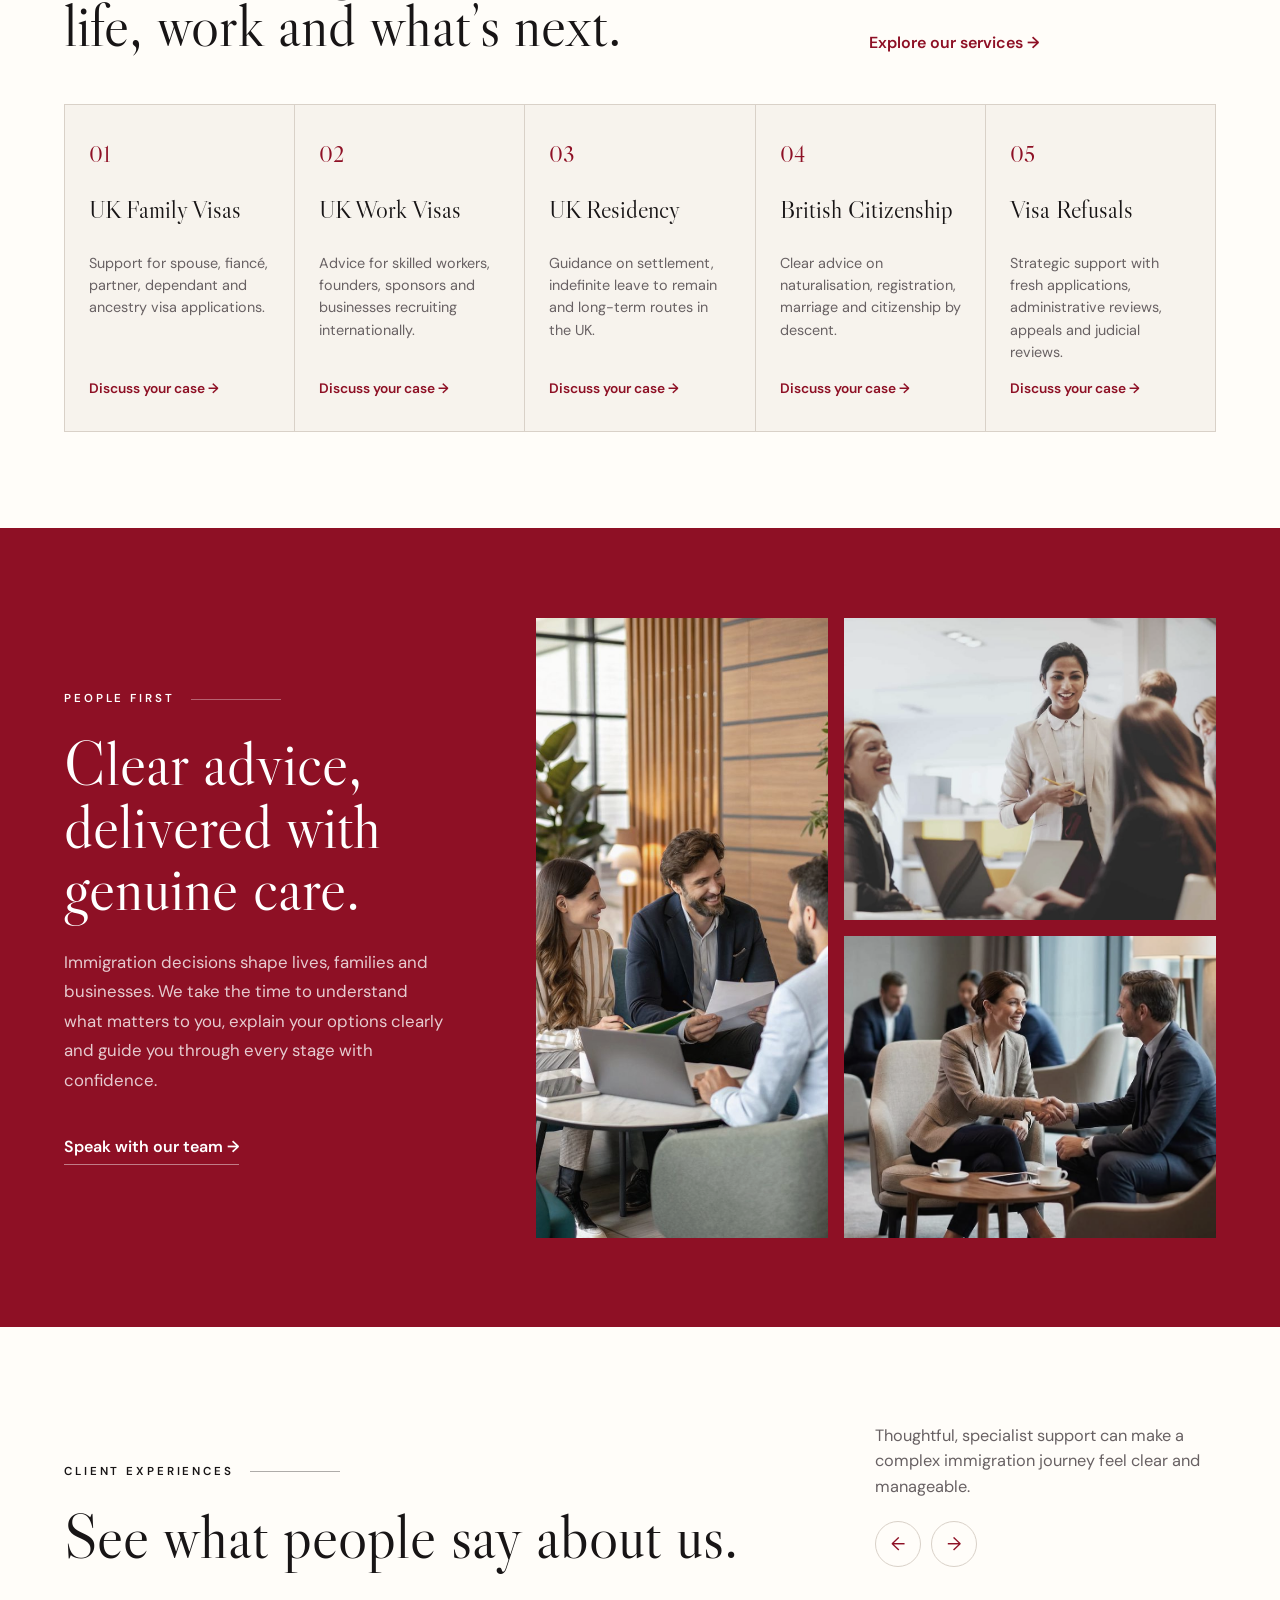
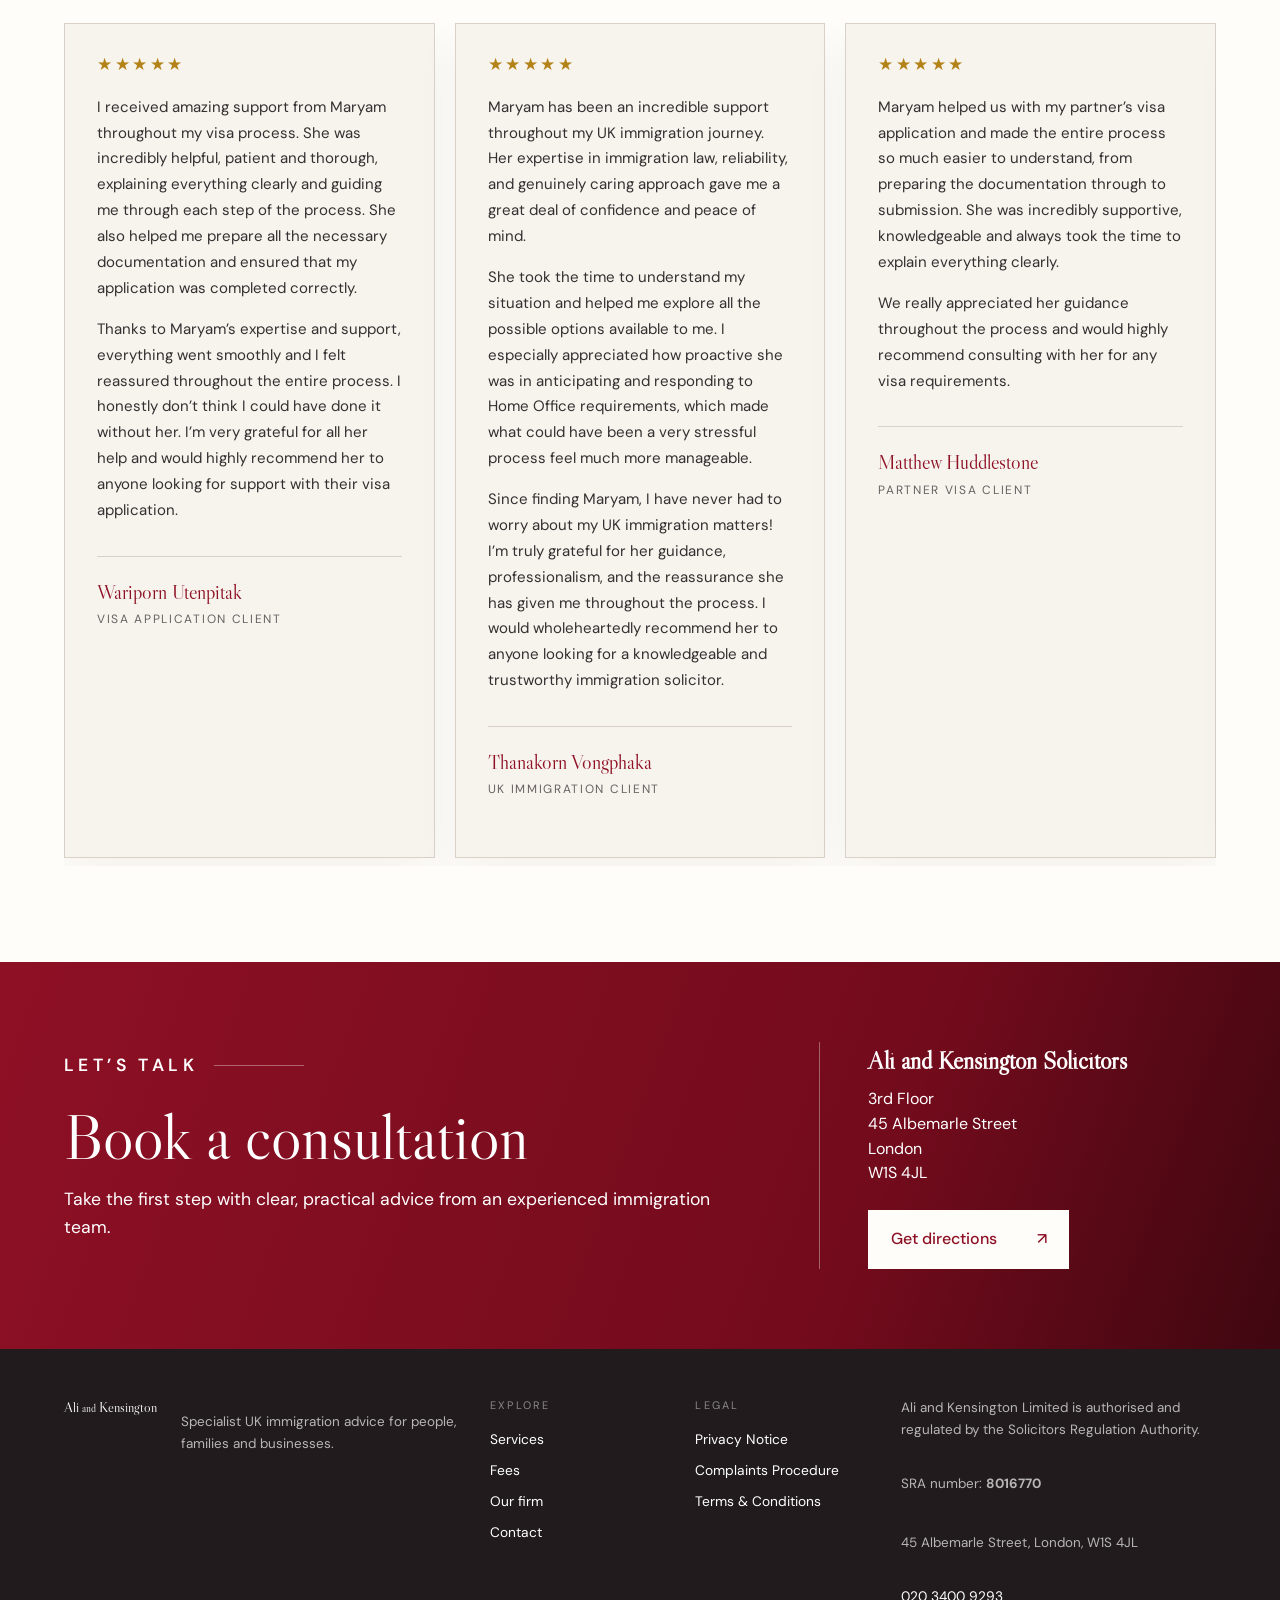
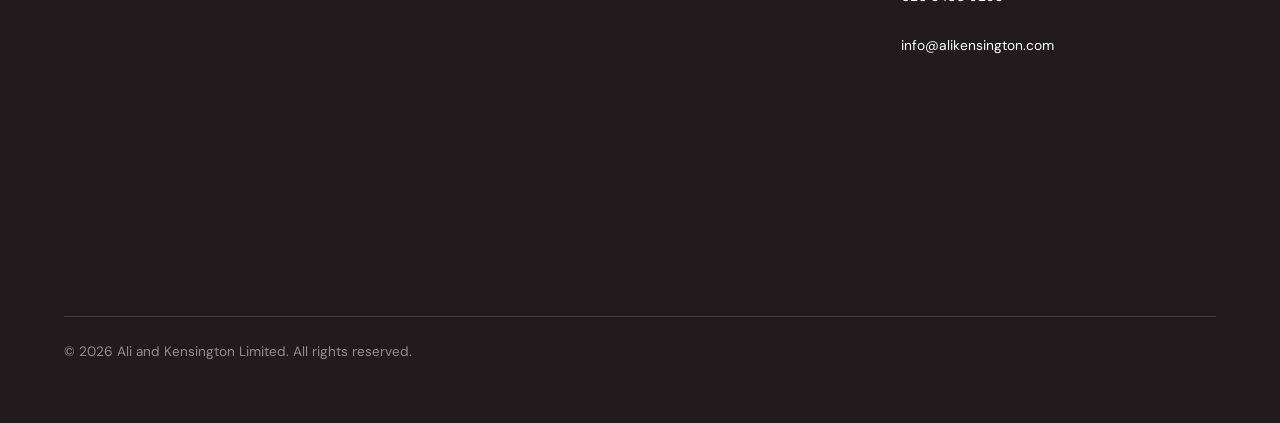
==== commit ad8bc8ca: "Add official SRA digital badge" ====
--- a/index.html
+++ b/index.html
@@ -48,6 +48,9 @@
         <div class="experience"><strong>20+</strong><span>Years of combined<br>experience</span></div>
         <a class="button" href="#contact">Book a consultation <span aria-hidden="true">→</span></a>
       </div>
+      <div class="sra-badge hero-sra-badge">
+        <div class="sra-badge-ratio"><iframe title="SRA Digital Badge" frameborder="0" scrolling="no" allowtransparency="true" src="https://cdn.yoshki.com/iframe/55845r.html"></iframe></div>
+      </div>
     </section>
 
     <section class="section proof" id="firm">
@@ -212,6 +215,9 @@
       <a href="tel:+442034009293">020 3400 9293</a>
       <a href="mailto:info@alikensington.com">info@alikensington.com</a>
     </div>
+    <div class="sra-badge footer-sra-badge">
+      <div class="sra-badge-ratio"><iframe title="SRA Digital Badge" frameborder="0" scrolling="no" allowtransparency="true" src="https://cdn.yoshki.com/iframe/55845r.html"></iframe></div>
+    </div>
     <p class="copyright">© <span data-year></span> Ali and Kensington Limited. All rights reserved.</p>
   </footer>
   <script src="script.js"></script>
--- a/styles.css
+++ b/styles.css
@@ -97,3 +97,12 @@
 .footer-brand{display:block}
 @media(max-width:1250px){.header-cta{display:none}}
 @media(max-width:760px){.site-footer{grid-template-columns:1fr 1fr}.footer-brand,.footer-regulatory,.site-footer .copyright{grid-column:1/-1}.footer-brand{display:block;margin-bottom:1rem}.footer-regulatory{display:flex;margin-top:1rem}.site-footer .copyright{grid-column:1/-1}}
+
+/* Official SRA digital badge - authorised 275px by 163px size */
+.sra-badge{width:275px;max-width:275px;max-height:163px;overflow:hidden}
+.sra-badge-ratio{position:relative;width:275px;height:163px;overflow:hidden}
+.sra-badge iframe{position:absolute;inset:0;width:275px;height:163px;border:0;margin:0;padding:0;background:transparent}
+.hero-sra-badge{position:absolute;z-index:2;right:clamp(1.5rem,5vw,5rem);bottom:2rem}
+.footer-sra-badge{grid-column:4;justify-self:end;margin-top:1rem}
+@media(max-width:1050px){.footer-sra-badge{grid-column:1/-1;justify-self:end}}
+@media(max-width:760px){.hero-sra-badge{right:1.25rem;top:1.25rem;bottom:auto}.footer-sra-badge{grid-column:1/-1;justify-self:end;margin-top:.5rem}}
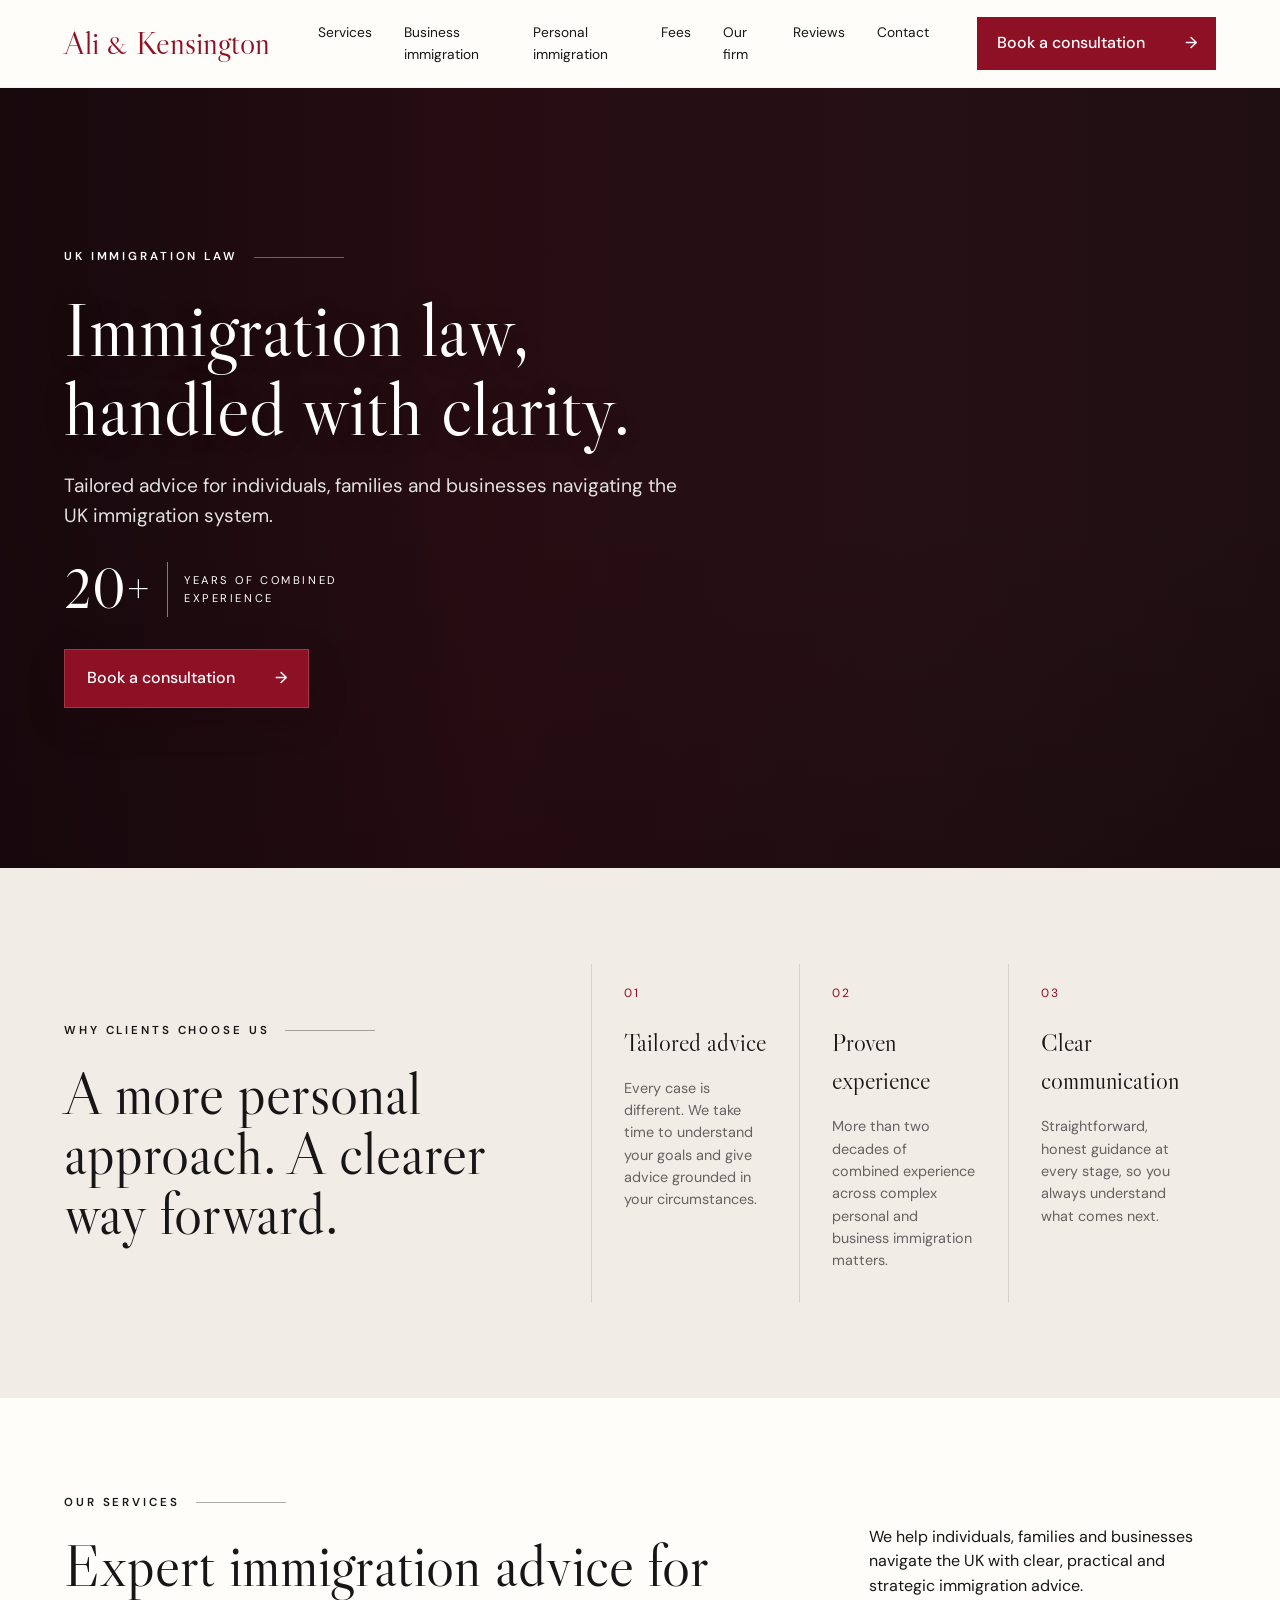
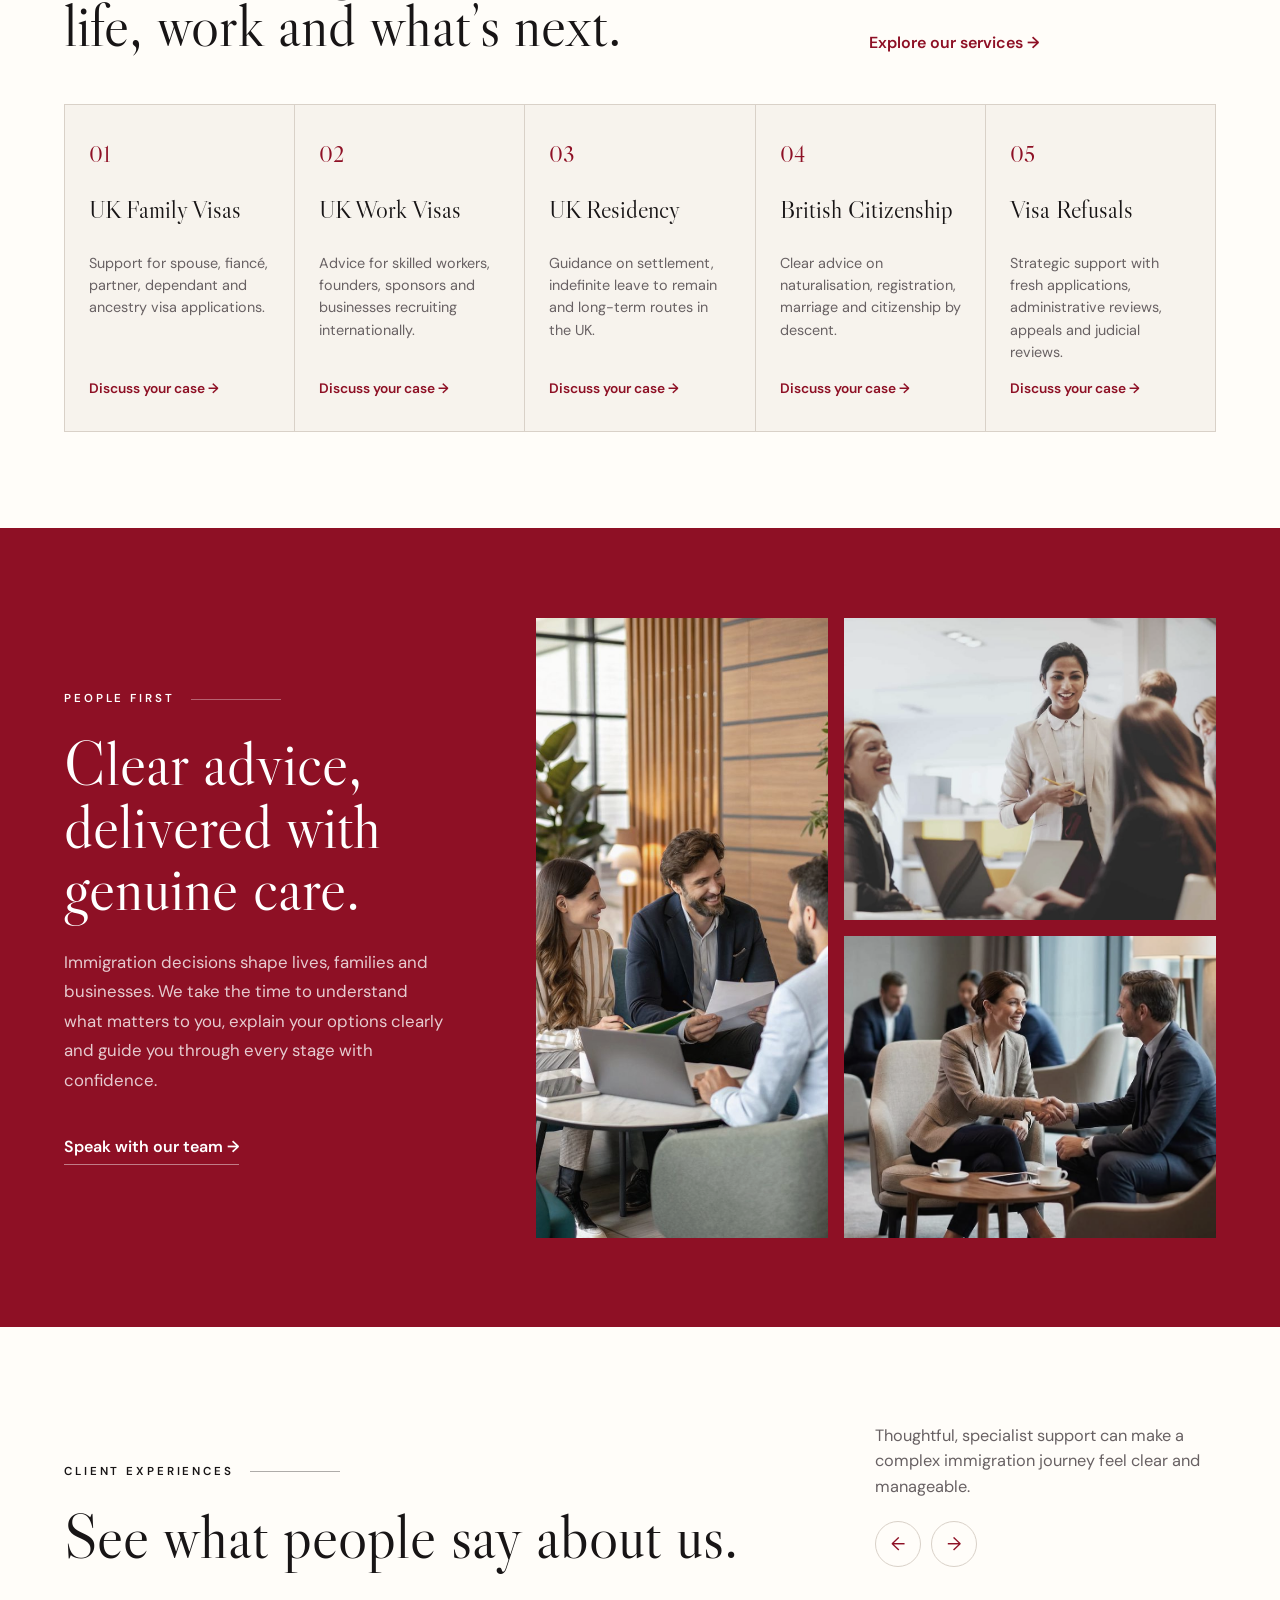
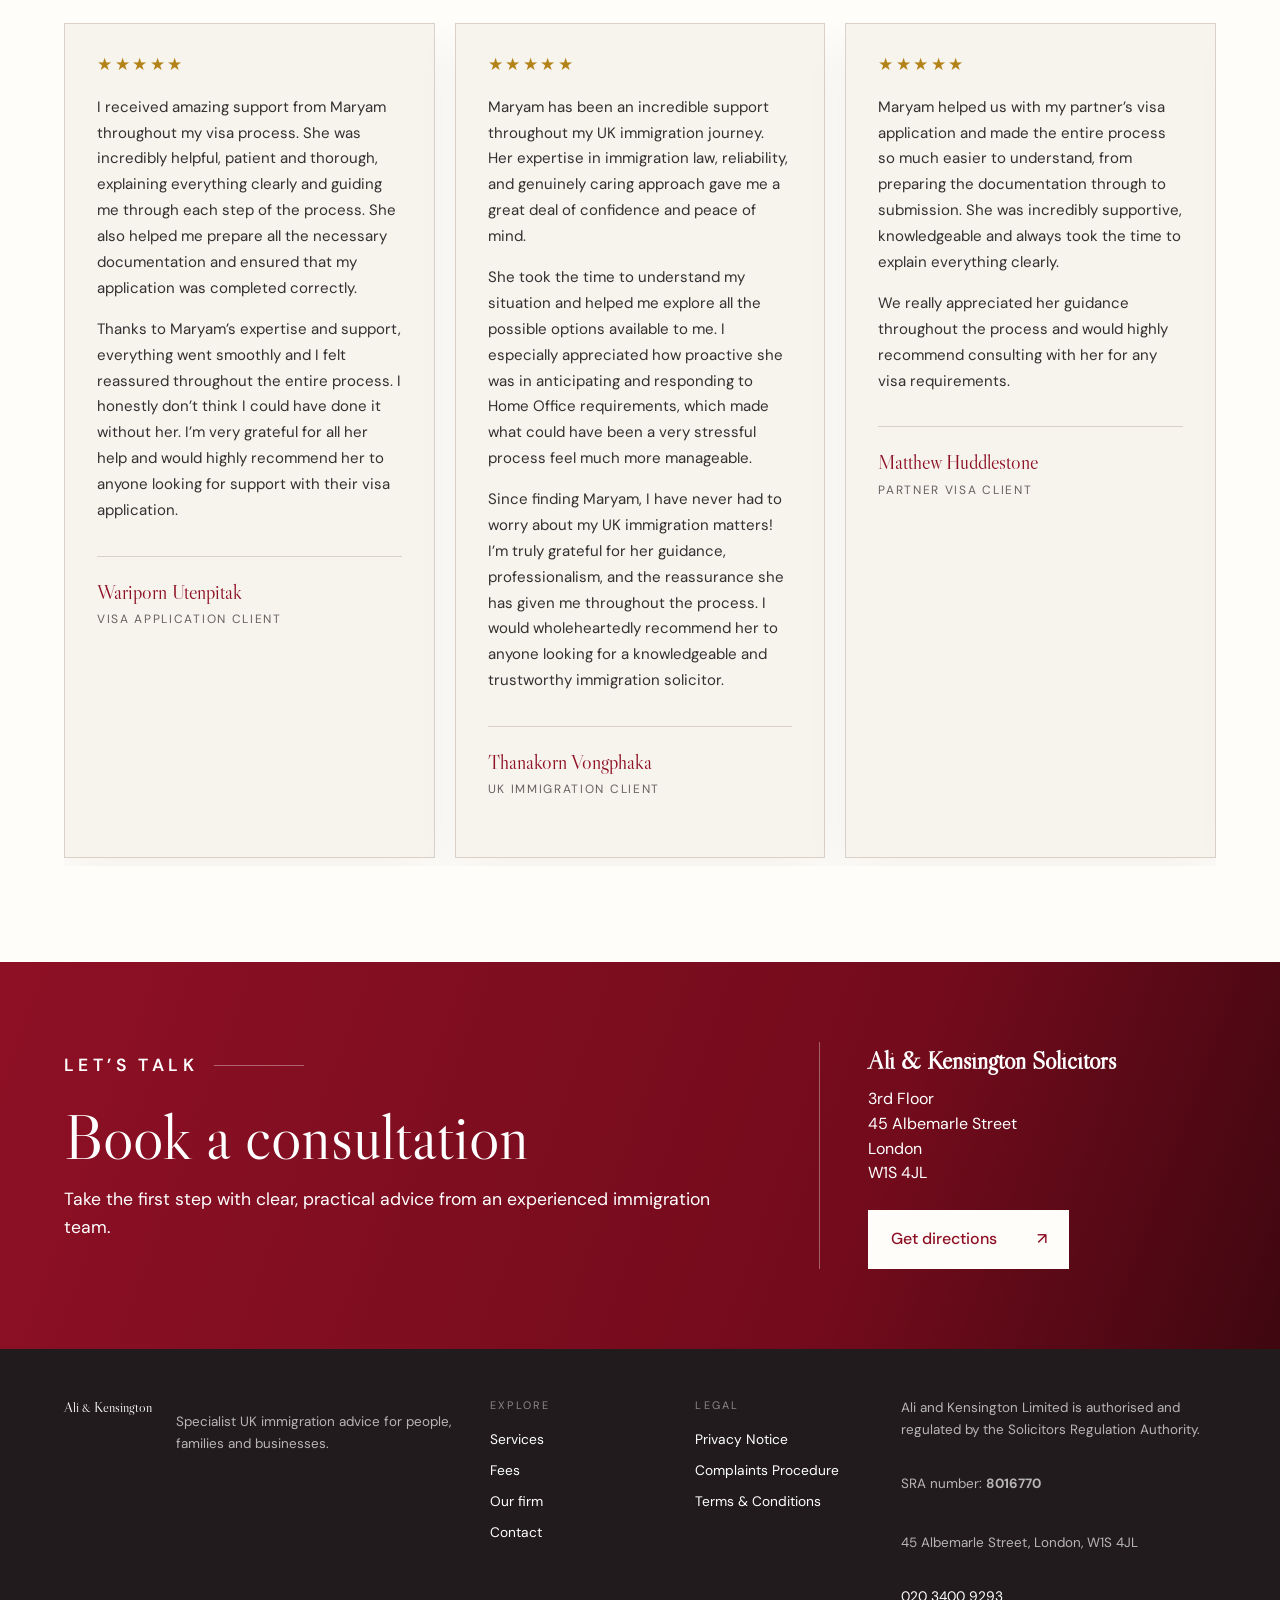
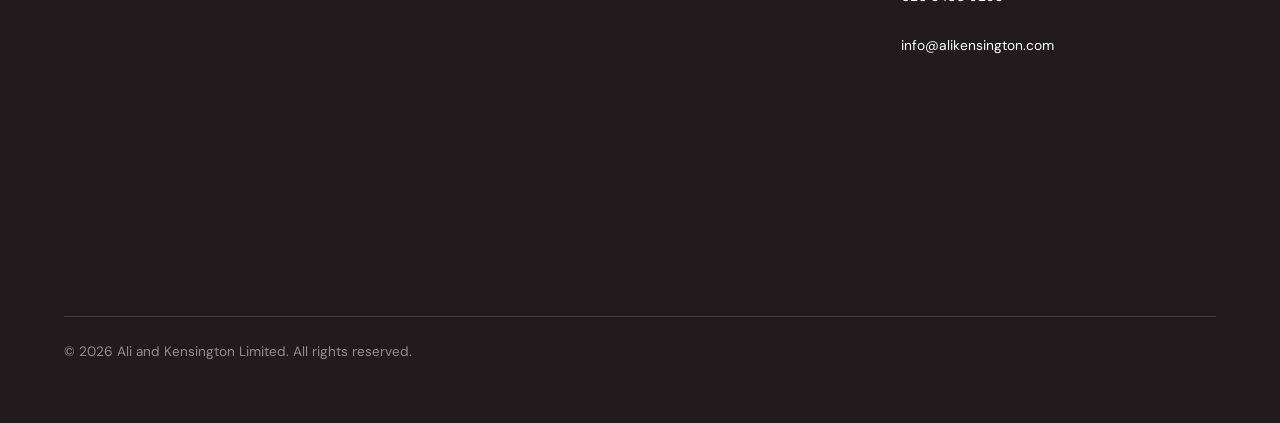
==== commit dd1d1a5e: "Update visual brand to Ali & Kensington" ====
--- a/index.html
+++ b/index.html
@@ -3,9 +3,9 @@
 <head>
   <meta charset="utf-8">
   <meta name="viewport" content="width=device-width, initial-scale=1">
-  <meta name="description" content="Ali and Kensington Solicitors provide clear, tailored UK immigration advice for individuals, families and businesses.">
+  <meta name="description" content="Ali &amp; Kensington Solicitors provide clear, tailored UK immigration advice for individuals, families and businesses.">
   <meta name="theme-color" content="#8e1025">
-  <title>Ali and Kensington Solicitors | UK Immigration Law</title>
+  <title>Ali &amp; Kensington Solicitors | UK Immigration Law</title>
   <link rel="preconnect" href="https://fonts.googleapis.com">
   <link rel="preconnect" href="https://fonts.gstatic.com" crossorigin>
   <link href="https://fonts.googleapis.com/css2?family=DM+Sans:wght@400;500;600&family=Libre+Caslon+Display&display=swap" rel="stylesheet">
@@ -14,7 +14,7 @@
 <body>
   <a class="skip-link" href="#main">Skip to content</a>
   <header class="site-header" data-header>
-    <a class="wordmark" href="#top" aria-label="Ali and Kensington home">Ali <span>and</span> Kensington</a>
+    <a class="wordmark" href="#top" aria-label="Ali and Kensington home">Ali <span>&amp;</span> Kensington</a>
     <button class="menu-toggle" type="button" aria-expanded="false" aria-controls="site-nav">
       <span></span><span></span><span></span><span class="sr-only">Open navigation</span>
     </button>
@@ -180,7 +180,7 @@
         <p>Take the first step with clear, practical advice from an experienced immigration team.</p>
       </div>
       <address>
-        <strong>Ali and Kensington Solicitors</strong>
+        <strong>Ali &amp; Kensington Solicitors</strong>
         <span>3rd Floor</span>
         <span>45 Albemarle Street</span>
         <span>London</span>
@@ -192,7 +192,7 @@
 
   <footer class="site-footer">
     <div class="footer-brand">
-      <a class="wordmark" href="#top">Ali <span>and</span> Kensington</a>
+      <a class="wordmark" href="#top">Ali <span>&amp;</span> Kensington</a>
       <p>Specialist UK immigration advice for people, families and businesses.</p>
     </div>
     <nav class="footer-links" aria-label="Services and contact">
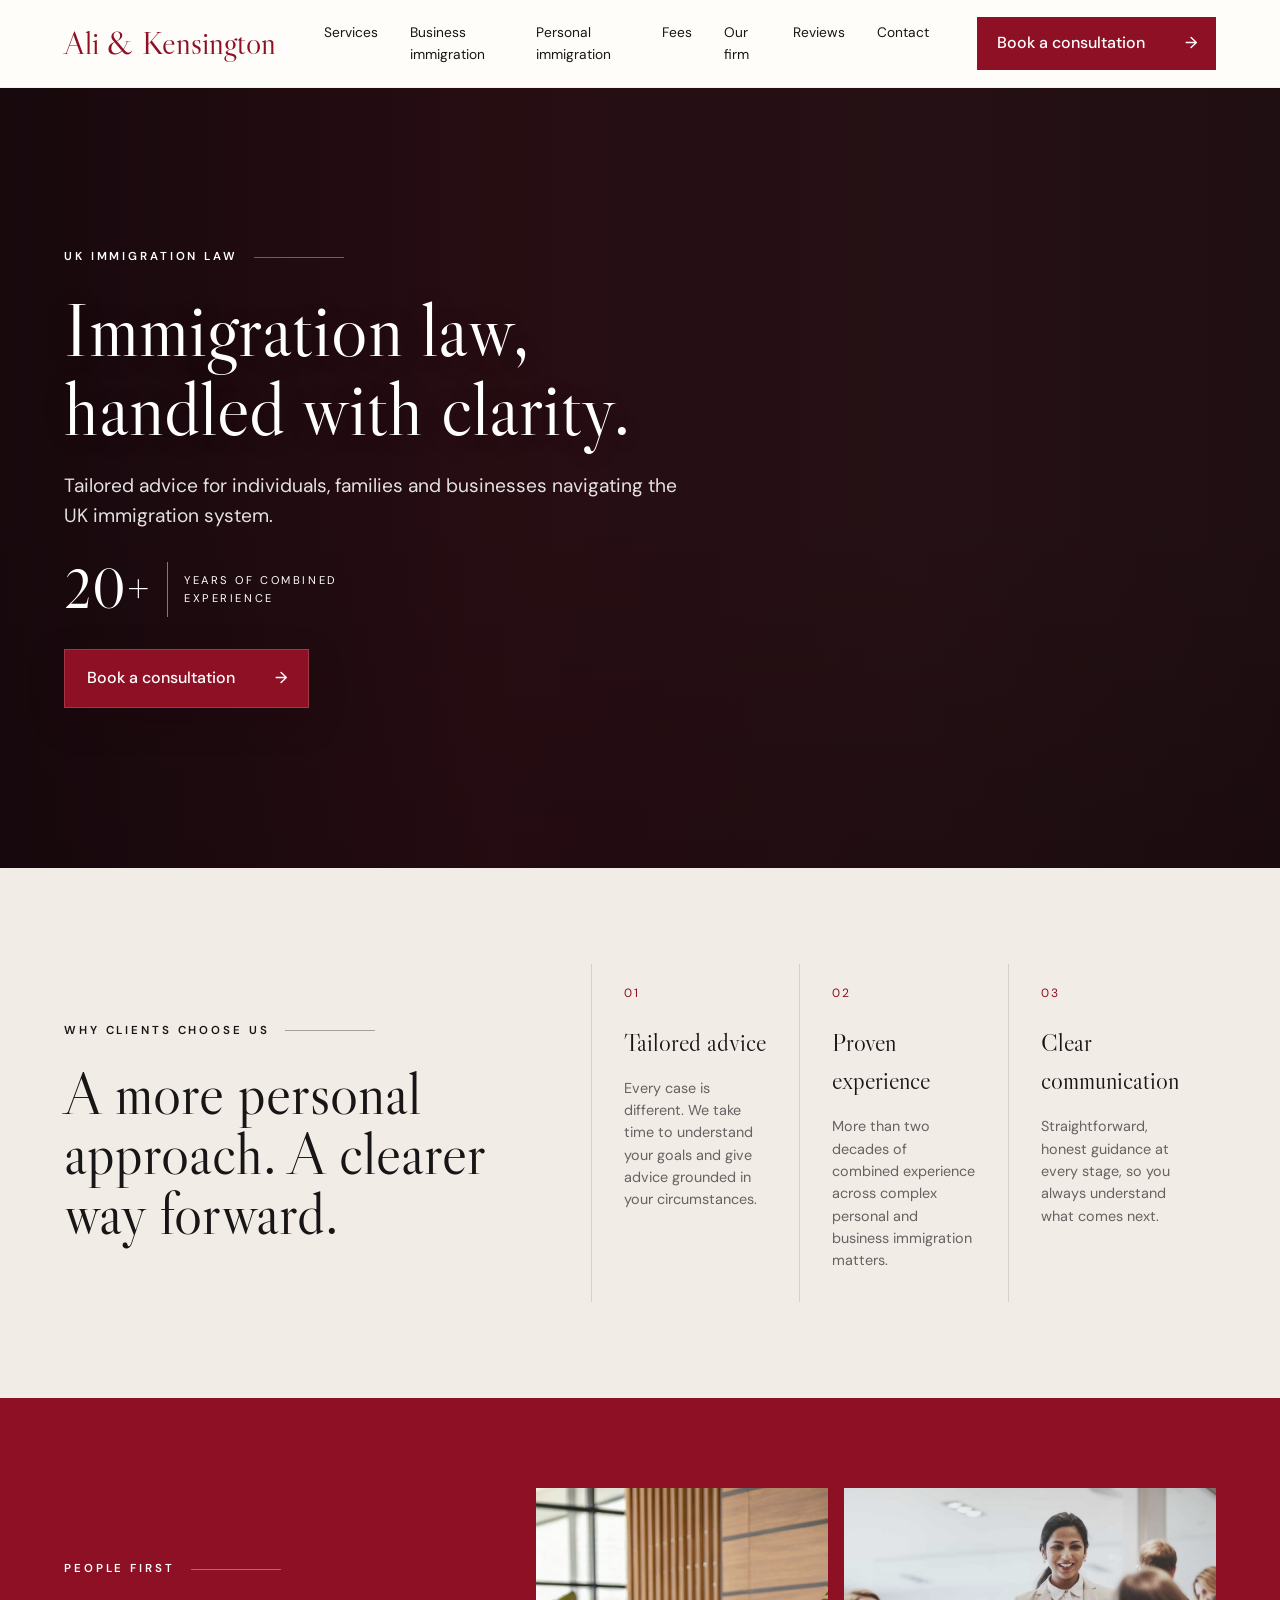
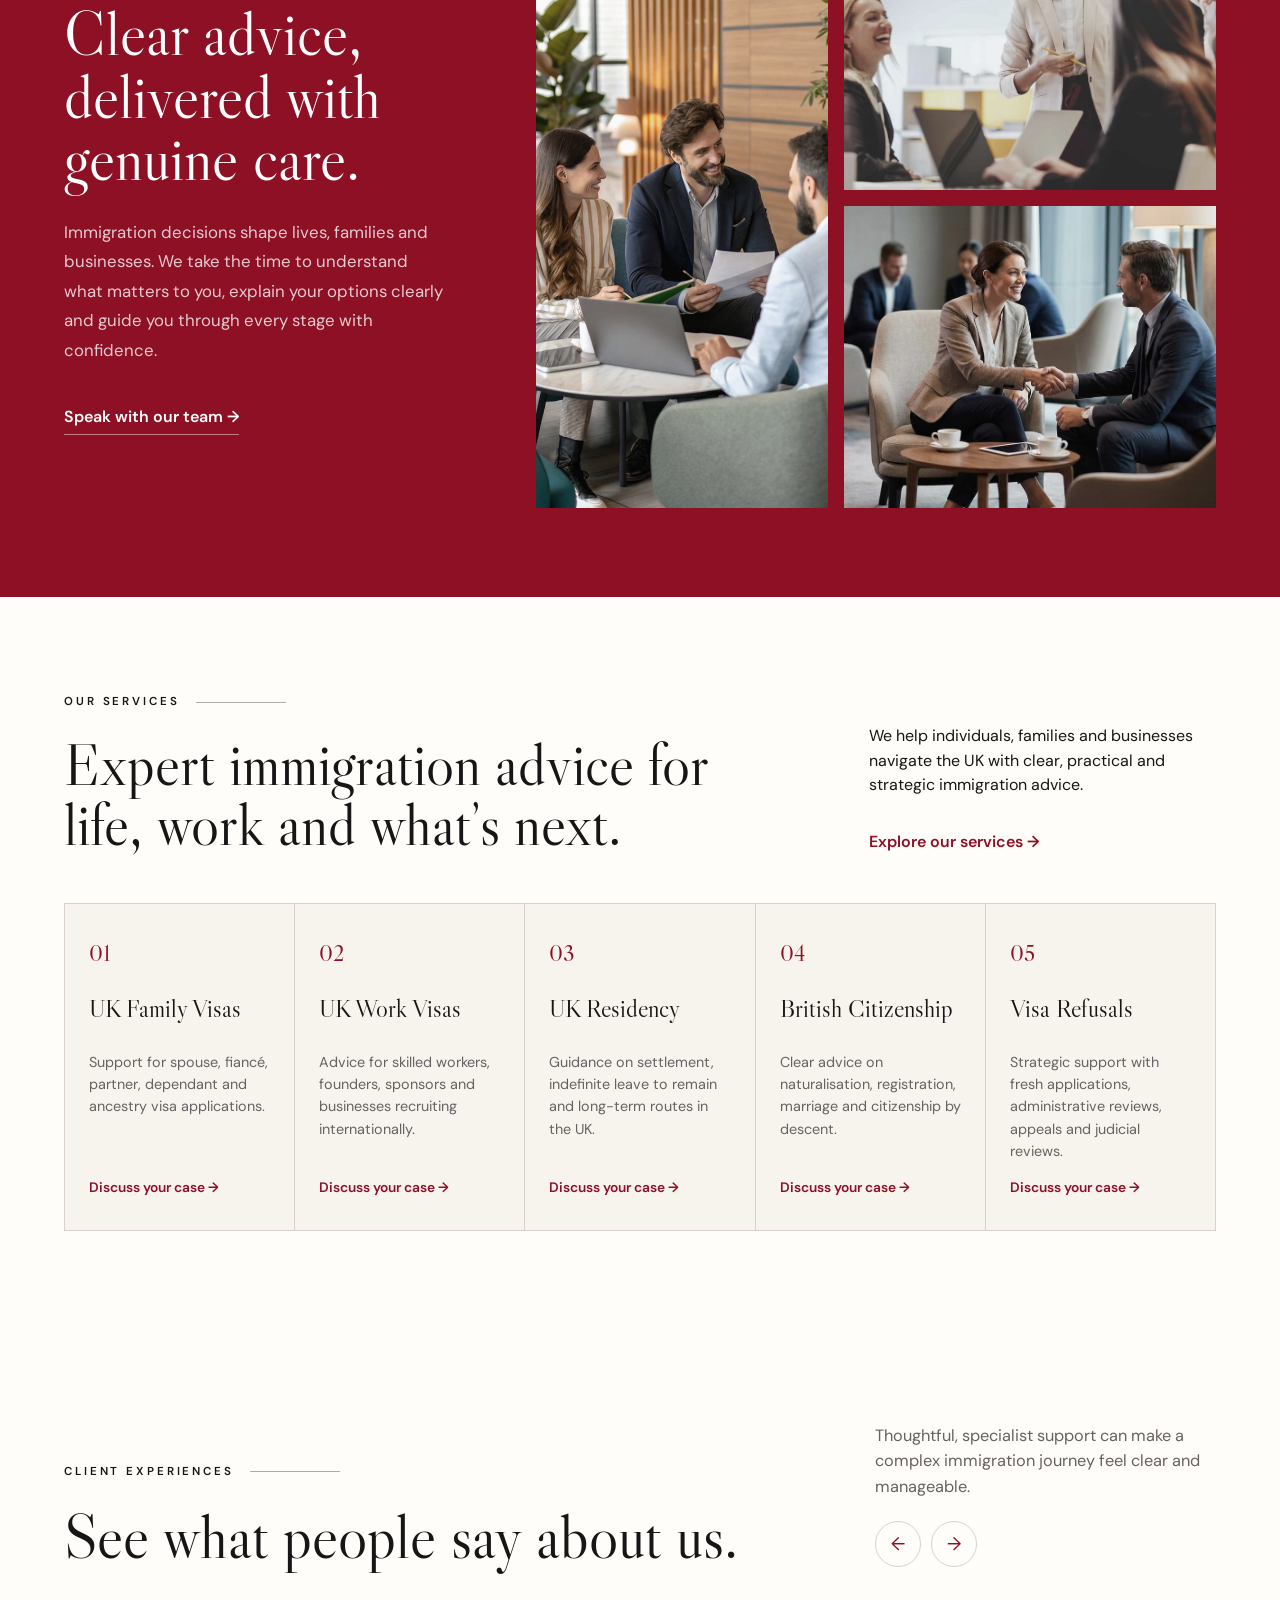
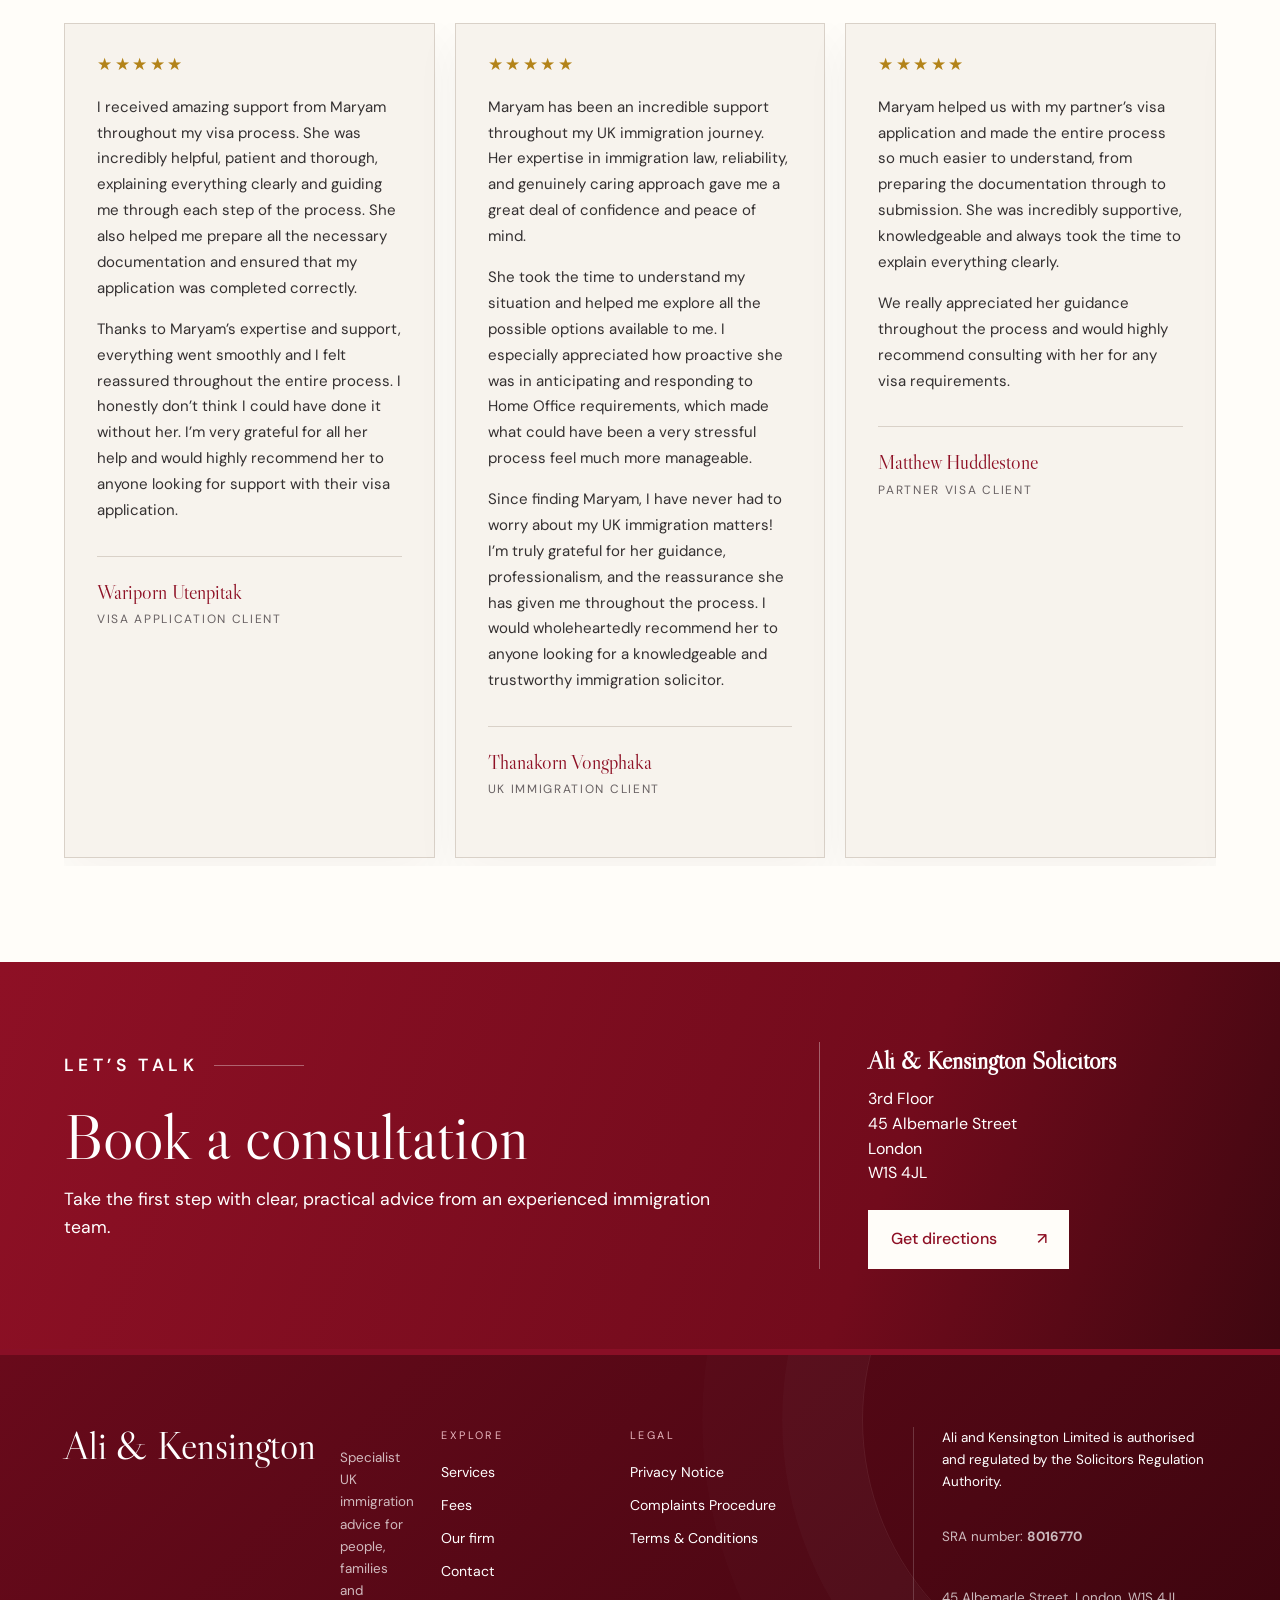
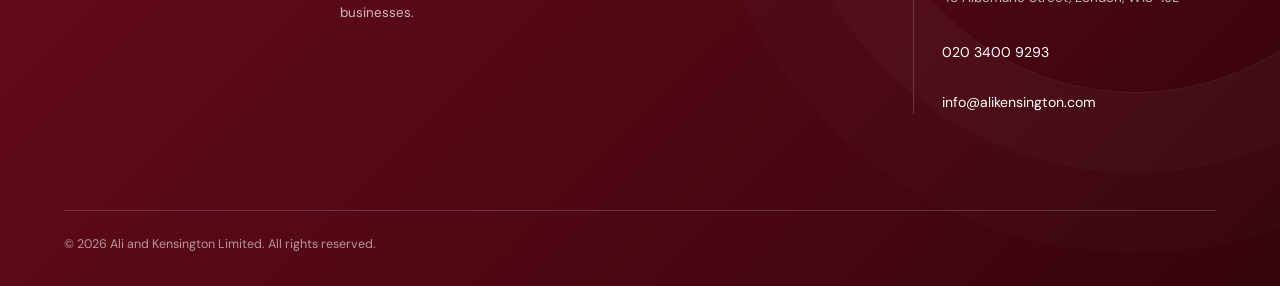
==== commit 6b22d1cb: "Polish brand, badge and footer layout" ====
--- a/index.html
+++ b/index.html
@@ -49,7 +49,7 @@
         <a class="button" href="#contact">Book a consultation <span aria-hidden="true">→</span></a>
       </div>
       <div class="sra-badge hero-sra-badge">
-        <div class="sra-badge-ratio"><iframe title="SRA Digital Badge" frameborder="0" scrolling="no" allowtransparency="true" src="https://cdn.yoshki.com/iframe/55845r.html"></iframe></div>
+        <div style="max-width:275px;max-height:163px;"><div style="position:relative;padding-bottom:59.1%;height:auto;overflow:hidden;"><iframe title="SRA Digital Badge" frameborder="0" scrolling="no" allowtransparency="true" src="https://cdn.yoshki.com/iframe/55845r.html" style="border:0;margin:0;padding:0;background-color:transparent;top:0;left:0;width:100%;height:100%;position:absolute;"></iframe></div></div>
       </div>
     </section>
 
@@ -59,20 +59,6 @@
         <article><span>01</span><h3>Tailored advice</h3><p>Every case is different. We take time to understand your goals and give advice grounded in your circumstances.</p></article>
         <article><span>02</span><h3>Proven experience</h3><p>More than two decades of combined experience across complex personal and business immigration matters.</p></article>
         <article><span>03</span><h3>Clear communication</h3><p>Straightforward, honest guidance at every stage, so you always understand what comes next.</p></article>
-      </div>
-    </section>
-
-    <section class="section services" id="services">
-      <div class="section-heading">
-        <div><p class="eyebrow">Our services</p><h2>Expert immigration advice for life, work and what’s next.</h2></div>
-        <div><p>We help individuals, families and businesses navigate the UK with clear, practical and strategic immigration advice.</p><a class="text-link" href="#service-list">Explore our services <span>→</span></a></div>
-      </div>
-      <div class="service-grid" id="service-list">
-        <article id="personal"><span class="service-icon" aria-hidden="true">01</span><h3>UK Family Visas</h3><p>Support for spouse, fiancé, partner, dependant and ancestry visa applications.</p><a href="#contact" aria-label="Discuss UK Family Visas">Discuss your case <span>→</span></a></article>
-        <article id="business"><span class="service-icon" aria-hidden="true">02</span><h3>UK Work Visas</h3><p>Advice for skilled workers, founders, sponsors and businesses recruiting internationally.</p><a href="#contact" aria-label="Discuss UK Work Visas">Discuss your case <span>→</span></a></article>
-        <article><span class="service-icon" aria-hidden="true">03</span><h3>UK Residency</h3><p>Guidance on settlement, indefinite leave to remain and long-term routes in the UK.</p><a href="#contact" aria-label="Discuss UK Residency">Discuss your case <span>→</span></a></article>
-        <article><span class="service-icon" aria-hidden="true">04</span><h3>British Citizenship</h3><p>Clear advice on naturalisation, registration, marriage and citizenship by descent.</p><a href="#contact" aria-label="Discuss British Citizenship">Discuss your case <span>→</span></a></article>
-        <article><span class="service-icon" aria-hidden="true">05</span><h3>Visa Refusals</h3><p>Strategic support with fresh applications, administrative reviews, appeals and judicial reviews.</p><a href="#contact" aria-label="Discuss a Visa Refusal">Discuss your case <span>→</span></a></article>
       </div>
     </section>
 
@@ -93,6 +79,20 @@
         <figure class="people-photo">
           <img src="da727595d95a369a127aa18e610e833f.jpg" alt="Two professionals meeting in a comfortable office" loading="lazy" decoding="async">
         </figure>
+      </div>
+    </section>
+
+    <section class="section services" id="services">
+      <div class="section-heading">
+        <div><p class="eyebrow">Our services</p><h2>Expert immigration advice for life, work and what’s next.</h2></div>
+        <div><p>We help individuals, families and businesses navigate the UK with clear, practical and strategic immigration advice.</p><a class="text-link" href="#service-list">Explore our services <span>→</span></a></div>
+      </div>
+      <div class="service-grid" id="service-list">
+        <article id="personal"><span class="service-icon" aria-hidden="true">01</span><h3>UK Family Visas</h3><p>Support for spouse, fiancé, partner, dependant and ancestry visa applications.</p><a href="#contact" aria-label="Discuss UK Family Visas">Discuss your case <span>→</span></a></article>
+        <article id="business"><span class="service-icon" aria-hidden="true">02</span><h3>UK Work Visas</h3><p>Advice for skilled workers, founders, sponsors and businesses recruiting internationally.</p><a href="#contact" aria-label="Discuss UK Work Visas">Discuss your case <span>→</span></a></article>
+        <article><span class="service-icon" aria-hidden="true">03</span><h3>UK Residency</h3><p>Guidance on settlement, indefinite leave to remain and long-term routes in the UK.</p><a href="#contact" aria-label="Discuss UK Residency">Discuss your case <span>→</span></a></article>
+        <article><span class="service-icon" aria-hidden="true">04</span><h3>British Citizenship</h3><p>Clear advice on naturalisation, registration, marriage and citizenship by descent.</p><a href="#contact" aria-label="Discuss British Citizenship">Discuss your case <span>→</span></a></article>
+        <article><span class="service-icon" aria-hidden="true">05</span><h3>Visa Refusals</h3><p>Strategic support with fresh applications, administrative reviews, appeals and judicial reviews.</p><a href="#contact" aria-label="Discuss a Visa Refusal">Discuss your case <span>→</span></a></article>
       </div>
     </section>
 
@@ -216,7 +216,7 @@
       <a href="mailto:info@alikensington.com">info@alikensington.com</a>
     </div>
     <div class="sra-badge footer-sra-badge">
-      <div class="sra-badge-ratio"><iframe title="SRA Digital Badge" frameborder="0" scrolling="no" allowtransparency="true" src="https://cdn.yoshki.com/iframe/55845r.html"></iframe></div>
+      <div style="max-width:275px;max-height:163px;"><div style="position:relative;padding-bottom:59.1%;height:auto;overflow:hidden;"><iframe title="SRA Digital Badge" frameborder="0" scrolling="no" allowtransparency="true" src="https://cdn.yoshki.com/iframe/55845r.html" style="border:0;margin:0;padding:0;background-color:transparent;top:0;left:0;width:100%;height:100%;position:absolute;"></iframe></div></div>
     </div>
     <p class="copyright">© <span data-year></span> Ali and Kensington Limited. All rights reserved.</p>
   </footer>
--- a/styles.css
+++ b/styles.css
@@ -80,29 +80,30 @@
 @media(prefers-reduced-motion:reduce){.hero-media{display:none}}
 
 /* Regulatory footer */
-.site-footer{grid-template-columns:minmax(220px,1.25fr) repeat(2,minmax(130px,.55fr)) minmax(260px,1fr);align-items:start;background:#211b1d;color:#fff}
-.site-footer .wordmark{color:#fff}
-.footer-brand p,.footer-regulatory p{color:rgba(255,255,255,.68);font-size:.84rem;line-height:1.65}
-.footer-brand p{max-width:300px}
-.footer-links{display:flex;flex-direction:column;gap:.6rem}
-.footer-links p{margin:0 0 .35rem;text-transform:uppercase;letter-spacing:.2em;font-size:.68rem;color:rgba(255,255,255,.48)}
-.site-footer .footer-links a,.footer-regulatory a{font-size:.86rem;color:#fff;text-decoration:none}
-.site-footer .footer-links a:hover,.footer-regulatory a:hover{color:#e8b7bf}
-.footer-regulatory{display:flex;flex-direction:column;align-items:flex-start}
-.footer-regulatory p{margin:0 0 .5rem}
-.footer-regulatory address{font-style:normal;color:rgba(255,255,255,.68);font-size:.84rem;margin:.35rem 0 .5rem}
+.wordmark span{font-size:1em}
+.site-footer{position:relative;padding:4.5rem clamp(1.5rem,5vw,5rem) 2rem;display:grid;grid-template-columns:repeat(12,1fr);gap:2.5rem 1.75rem;align-items:start;background:linear-gradient(135deg,#690a1b 0%,#4c0713 62%,#35040c 100%);color:#fff;border-top:6px solid #890f26;overflow:hidden}
+.site-footer:before{content:"";position:absolute;right:-8rem;top:-13rem;width:34rem;height:34rem;border:1px solid rgba(255,255,255,.08);border-radius:50%;box-shadow:0 0 0 5rem rgba(255,255,255,.018),0 0 0 10rem rgba(255,255,255,.012);pointer-events:none}
+.site-footer .wordmark{color:#fff;font-size:clamp(2rem,3vw,3rem);line-height:1}
+.footer-brand{display:block;grid-column:1/5;position:relative;z-index:1}
+.footer-brand p,.footer-regulatory p{color:rgba(255,255,255,.72);font-size:.84rem;line-height:1.65}
+.footer-brand p{max-width:320px;margin:1.25rem 0 0}
+.footer-links{display:flex;flex-direction:column;gap:.7rem;position:relative;z-index:1}
+.footer-links:nth-of-type(1){grid-column:5/7}.footer-links:nth-of-type(2){grid-column:7/10}
+.footer-links p{margin:0 0 .45rem;text-transform:uppercase;letter-spacing:.22em;font-size:.68rem;color:#e8b7bf}
+.site-footer .footer-links a,.footer-regulatory a{width:fit-content;font-size:.88rem;color:#fff;text-decoration:none;transition:color .2s ease}
+.site-footer .footer-links a:hover,.footer-regulatory a:hover{color:#f2cbd1}
+.footer-regulatory{grid-column:10/13;display:flex;flex-direction:column;align-items:flex-start;position:relative;z-index:1;border-left:1px solid rgba(255,255,255,.18);padding-left:1.75rem}
+.footer-regulatory p{margin:0 0 .55rem}.footer-regulatory p:first-child{color:#fff}
+.footer-regulatory address{font-style:normal;color:rgba(255,255,255,.72);font-size:.84rem;margin:.4rem 0 .6rem}
 .footer-regulatory a+a{margin-top:.25rem}
-.site-footer .copyright{color:rgba(255,255,255,.5);border-top-color:rgba(255,255,255,.15)}
-@media(max-width:1050px){.site-footer{grid-template-columns:1.2fr repeat(2,.7fr)}.footer-regulatory{grid-column:1/-1;border-top:1px solid rgba(255,255,255,.15);padding-top:1.5rem}.site-footer>p:not(.copyright){display:block}}
-.footer-brand{display:block}
+.site-footer .copyright{grid-column:1/-1;margin:1rem 0 0;padding-top:1.5rem;color:rgba(255,255,255,.58);border-top:1px solid rgba(255,255,255,.18);font-size:.78rem;position:relative;z-index:1}
+@media(max-width:1050px){.site-footer{grid-template-columns:repeat(6,1fr)}.footer-brand{grid-column:1/4}.footer-links:nth-of-type(1){grid-column:4/5}.footer-links:nth-of-type(2){grid-column:5/7}.footer-regulatory{grid-column:1/4;border-left:0;border-top:1px solid rgba(255,255,255,.18);padding:1.75rem 0 0}.site-footer>p:not(.copyright){display:block}}
 @media(max-width:1250px){.header-cta{display:none}}
-@media(max-width:760px){.site-footer{grid-template-columns:1fr 1fr}.footer-brand,.footer-regulatory,.site-footer .copyright{grid-column:1/-1}.footer-brand{display:block;margin-bottom:1rem}.footer-regulatory{display:flex;margin-top:1rem}.site-footer .copyright{grid-column:1/-1}}
+@media(max-width:760px){.site-footer{grid-template-columns:1fr 1fr;padding-top:3.5rem;gap:2.25rem 1.25rem}.footer-brand,.footer-regulatory,.site-footer .copyright{grid-column:1/-1}.footer-links:nth-of-type(1){grid-column:1}.footer-links:nth-of-type(2){grid-column:2}.footer-brand{display:block;margin-bottom:.25rem}.footer-regulatory{display:flex;margin-top:0;padding-top:1.75rem}.site-footer .copyright{grid-column:1/-1}.site-footer:before{right:-18rem}}
 
 /* Official SRA digital badge - authorised 275px by 163px size */
-.sra-badge{width:275px;max-width:275px;max-height:163px;overflow:hidden}
-.sra-badge-ratio{position:relative;width:275px;height:163px;overflow:hidden}
-.sra-badge iframe{position:absolute;inset:0;width:275px;height:163px;border:0;margin:0;padding:0;background:transparent}
+.sra-badge{width:275px;max-width:100%;max-height:163px;overflow:hidden}
 .hero-sra-badge{position:absolute;z-index:2;right:clamp(1.5rem,5vw,5rem);bottom:2rem}
-.footer-sra-badge{grid-column:4;justify-self:end;margin-top:1rem}
-@media(max-width:1050px){.footer-sra-badge{grid-column:1/-1;justify-self:end}}
-@media(max-width:760px){.hero-sra-badge{right:1.25rem;top:1.25rem;bottom:auto}.footer-sra-badge{grid-column:1/-1;justify-self:end;margin-top:.5rem}}
+.footer-sra-badge{grid-column:10/13;justify-self:start;margin-left:1.75rem;position:relative;z-index:1}
+@media(max-width:1050px){.footer-sra-badge{grid-column:4/7;grid-row:2;justify-self:end;margin-left:0}}
+@media(max-width:760px){.hero-sra-badge{right:1.25rem;top:1.25rem;bottom:auto}.footer-sra-badge{grid-column:1/-1;grid-row:auto;justify-self:start;margin-top:0}}
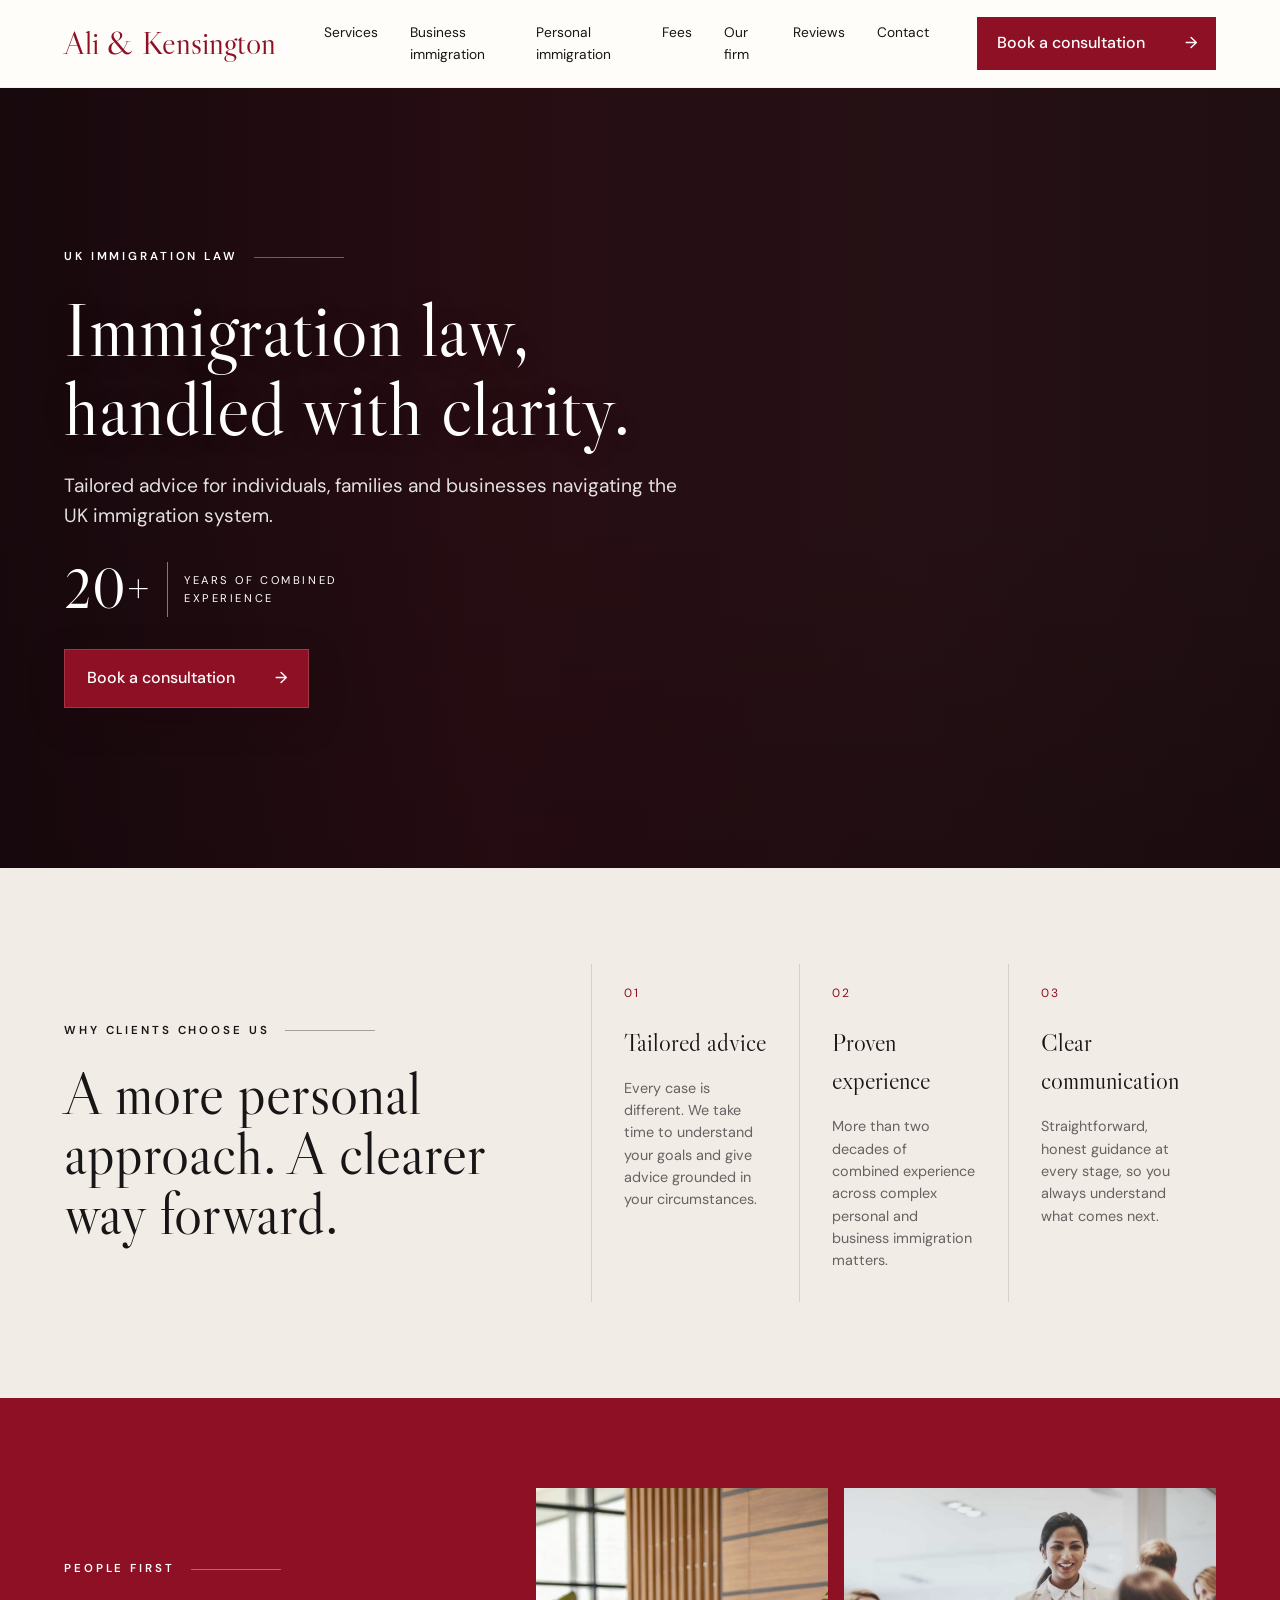
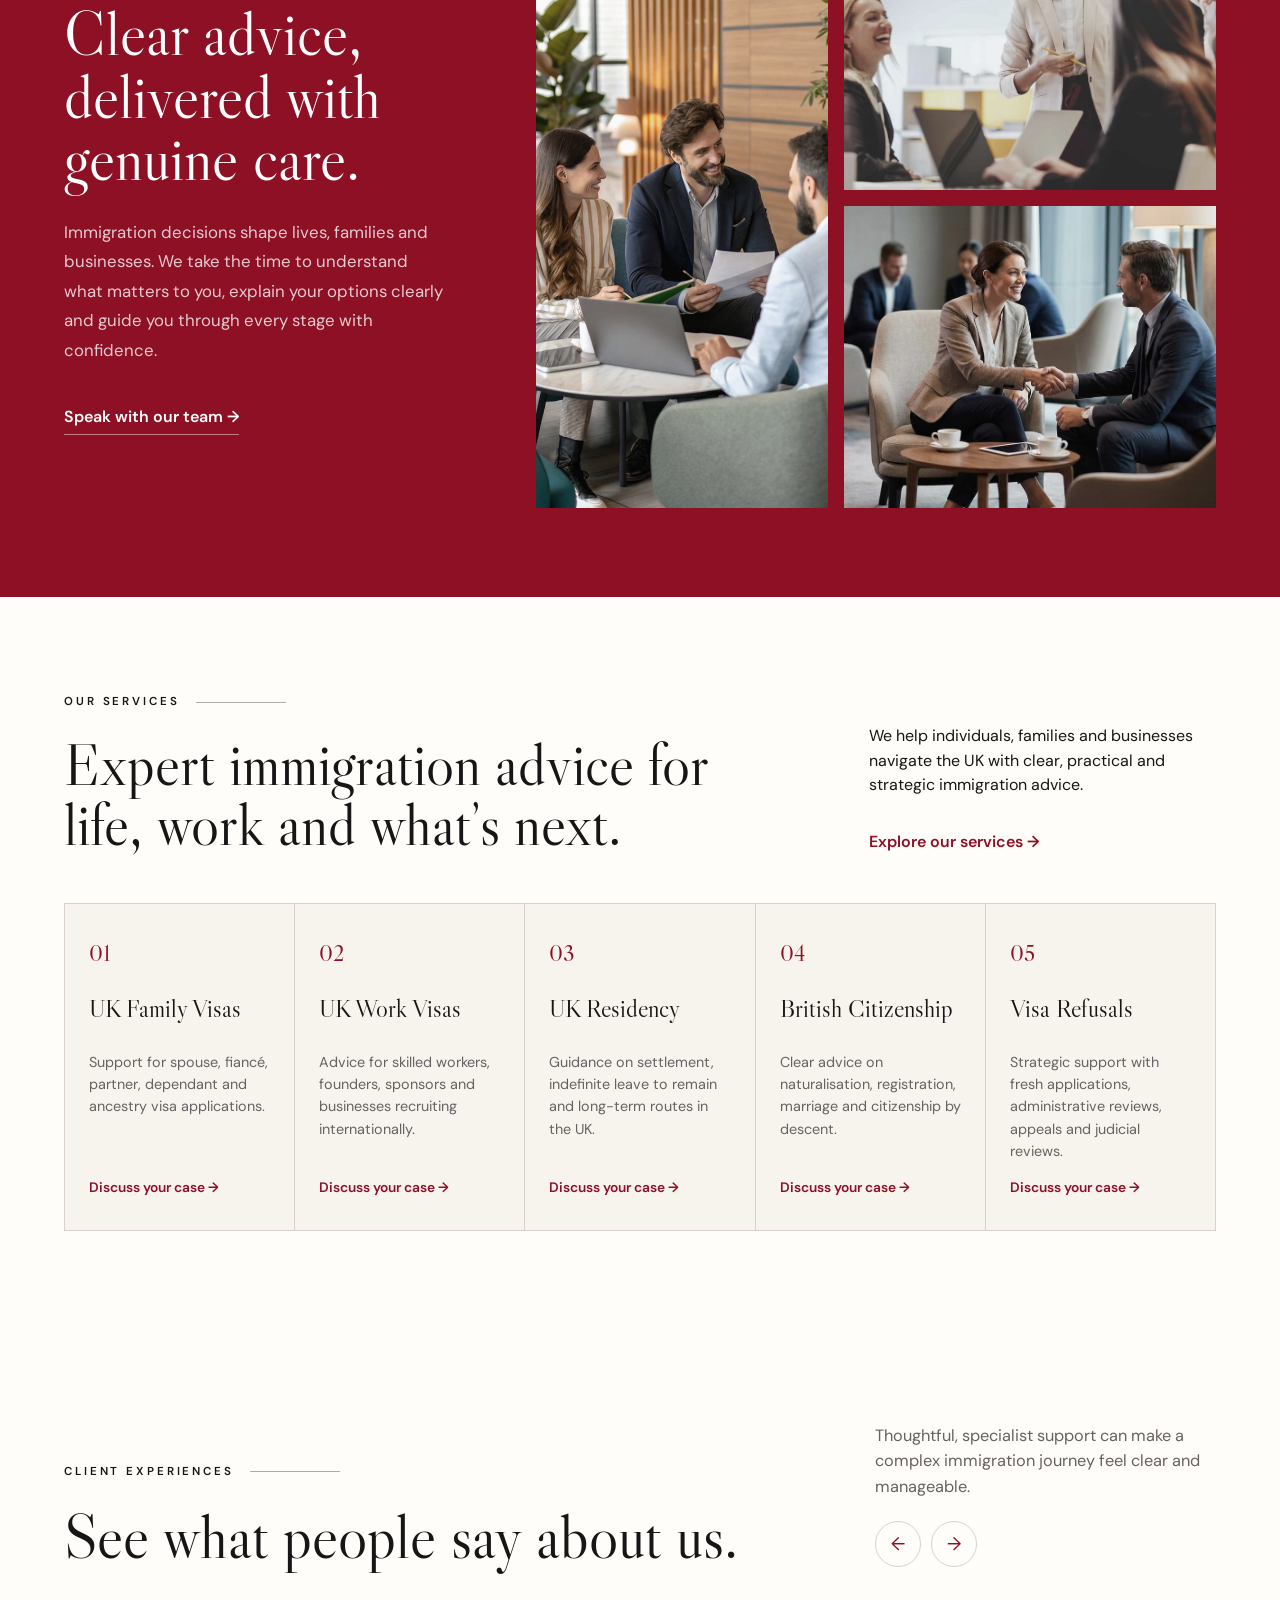
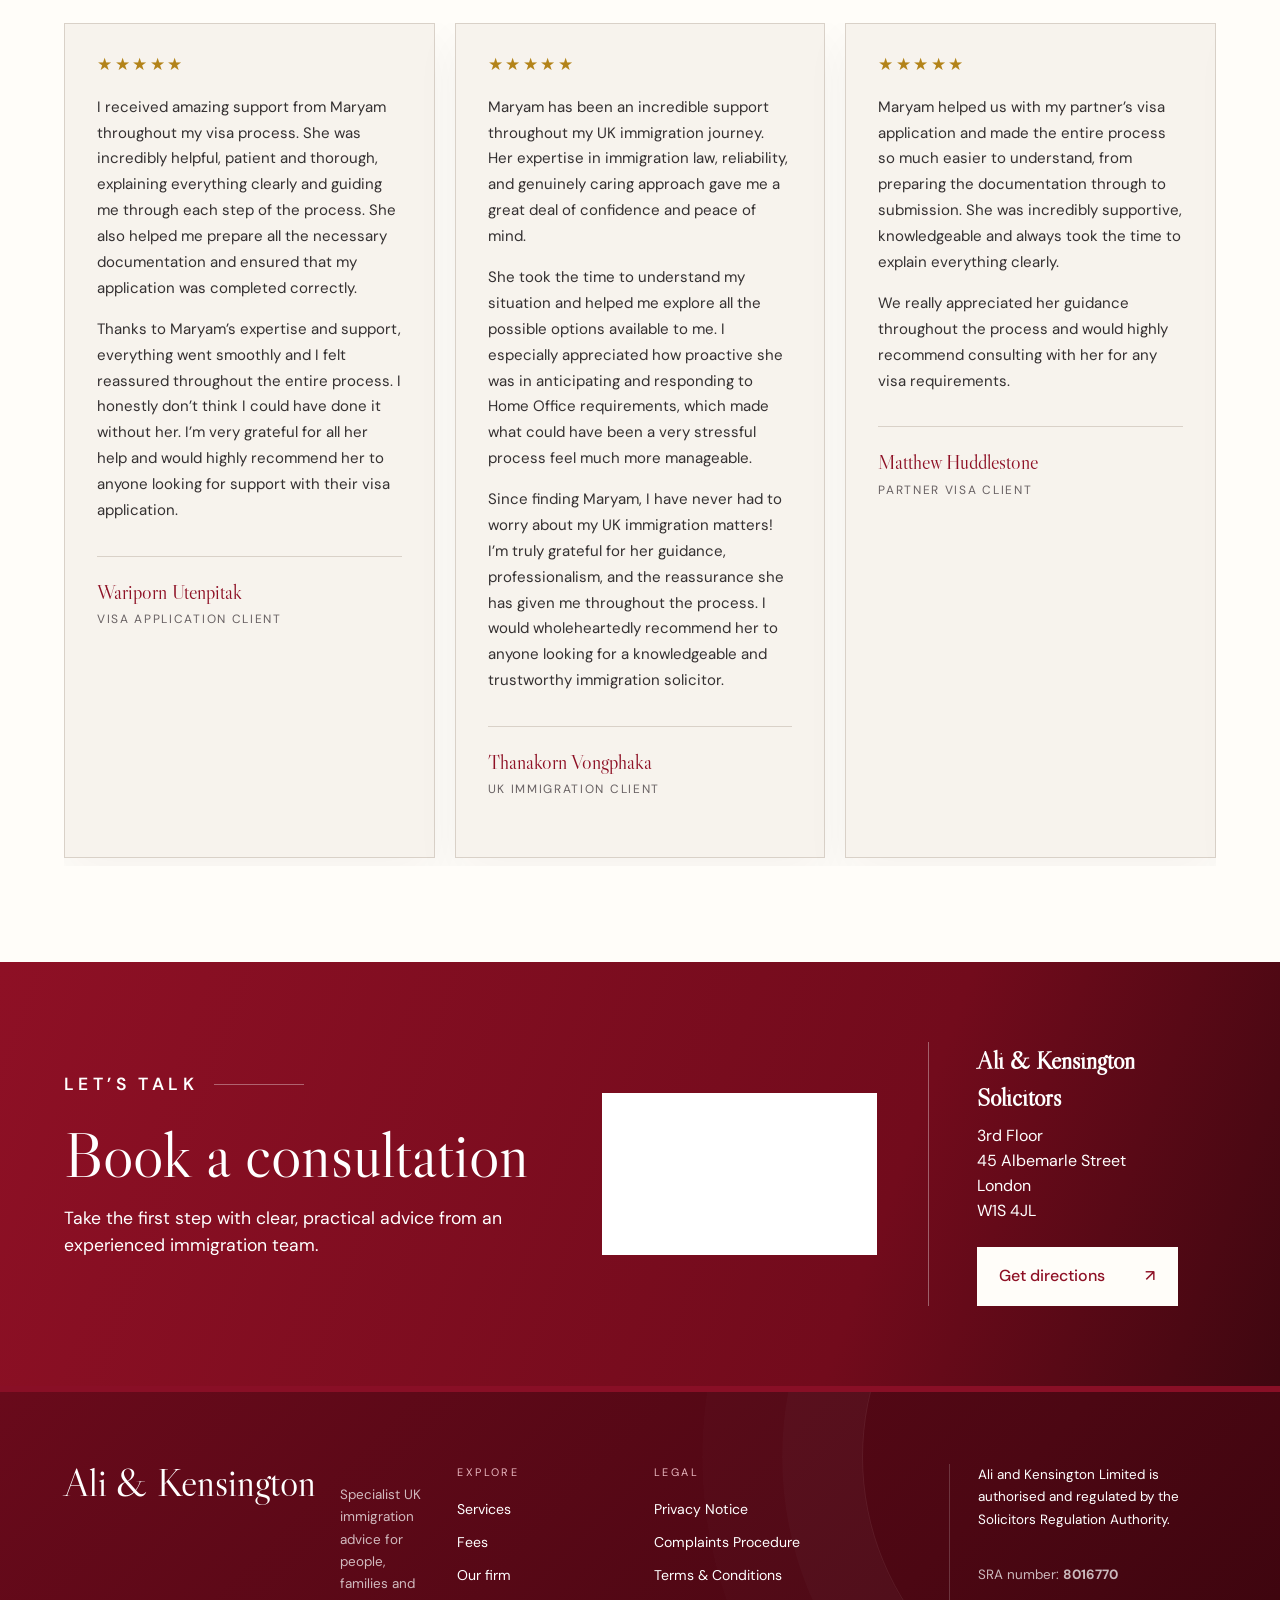
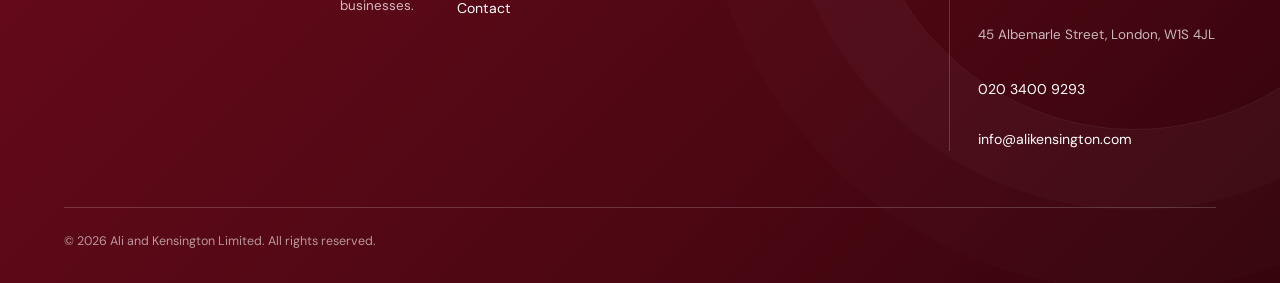
==== commit b2ef6ad9: "Position SRA badge beside consultation details" ====
--- a/index.html
+++ b/index.html
@@ -33,10 +33,7 @@
   <main id="main">
     <section class="hero" id="top">
       <div class="hero-media" aria-hidden="true">
-        <video class="hero-video is-active" data-hero-video autoplay muted playsinline webkit-playsinline preload="auto" disablepictureinpicture disableremoteplayback controlslist="nodownload nofullscreen noremoteplayback" tabindex="-1">
-          <source src="Untitled design.mp4" type="video/mp4">
-        </video>
-        <video class="hero-video" data-hero-video muted playsinline webkit-playsinline preload="auto" disablepictureinpicture disableremoteplayback controlslist="nodownload nofullscreen noremoteplayback" tabindex="-1">
+        <video class="hero-video" data-hero-video autoplay muted loop playsinline webkit-playsinline preload="auto" disablepictureinpicture disableremoteplayback controlslist="nodownload nofullscreen noremoteplayback" tabindex="-1">
           <source src="Untitled design.mp4" type="video/mp4">
         </video>
       </div>
@@ -47,9 +44,6 @@
         <p class="hero-intro">Tailored advice for individuals, families and businesses navigating the UK immigration system.</p>
         <div class="experience"><strong>20+</strong><span>Years of combined<br>experience</span></div>
         <a class="button" href="#contact">Book a consultation <span aria-hidden="true">→</span></a>
-      </div>
-      <div class="sra-badge hero-sra-badge">
-        <div style="max-width:275px;max-height:163px;"><div style="position:relative;padding-bottom:59.1%;height:auto;overflow:hidden;"><iframe title="SRA Digital Badge" frameborder="0" scrolling="no" allowtransparency="true" src="https://cdn.yoshki.com/iframe/55845r.html" style="border:0;margin:0;padding:0;background-color:transparent;top:0;left:0;width:100%;height:100%;position:absolute;"></iframe></div></div>
       </div>
     </section>
 
@@ -178,6 +172,9 @@
         <p class="eyebrow">Let’s talk</p>
         <h2>Book a consultation</h2>
         <p>Take the first step with clear, practical advice from an experienced immigration team.</p>
+      </div>
+      <div class="sra-badge consultation-sra-badge" aria-label="Solicitors Regulation Authority digital badge">
+        <div style="width:275px;max-width:100%;max-height:163px;"><div style="position:relative;padding-bottom:59.1%;height:0;overflow:hidden;"><iframe title="SRA Digital Badge" frameborder="0" scrolling="no" allowtransparency="true" src="https://cdn.yoshki.com/iframe/55845r.html" style="border:0;margin:0;padding:0;background-color:transparent;top:0;left:0;width:100%;height:100%;position:absolute;"></iframe></div></div>
       </div>
       <address>
         <strong>Ali &amp; Kensington Solicitors</strong>
@@ -215,9 +212,6 @@
       <a href="tel:+442034009293">020 3400 9293</a>
       <a href="mailto:info@alikensington.com">info@alikensington.com</a>
     </div>
-    <div class="sra-badge footer-sra-badge">
-      <div style="max-width:275px;max-height:163px;"><div style="position:relative;padding-bottom:59.1%;height:auto;overflow:hidden;"><iframe title="SRA Digital Badge" frameborder="0" scrolling="no" allowtransparency="true" src="https://cdn.yoshki.com/iframe/55845r.html" style="border:0;margin:0;padding:0;background-color:transparent;top:0;left:0;width:100%;height:100%;position:absolute;"></iframe></div></div>
-    </div>
     <p class="copyright">© <span data-year></span> Ali and Kensington Limited. All rights reserved.</p>
   </footer>
   <script src="script.js"></script>
--- a/styles.css
+++ b/styles.css
@@ -65,19 +65,17 @@
 
 /* Full-bleed video hero */
 .hero{position:relative;isolation:isolate;display:flex;align-items:center;min-height:min(780px,calc(100svh - 88px));overflow:hidden;background:#2b1419}
-.hero-media{position:absolute;z-index:-2;inset:0;pointer-events:none}
-.hero-video{position:absolute;inset:0;width:100%;height:100%;object-fit:cover;object-position:center;border:0;opacity:0;transition:opacity 1.2s linear;pointer-events:none}
-.hero-video.is-active{opacity:1}
+.hero-media{position:absolute;z-index:0;inset:0;pointer-events:none}
+.hero-video{position:absolute;inset:0;width:100%;height:100%;object-fit:cover;object-position:center;border:0;pointer-events:none}
 .hero-video::-webkit-media-controls,.hero-video::-webkit-media-controls-enclosure,.hero-video::-webkit-media-controls-panel,.hero-video::-webkit-media-controls-play-button,.hero-video::-webkit-media-controls-start-playback-button{display:none!important;-webkit-appearance:none}
-.hero-shade{position:absolute;z-index:-1;inset:0;background:linear-gradient(90deg,rgba(20,7,11,.88) 0%,rgba(36,10,16,.7) 38%,rgba(25,9,13,.32) 72%,rgba(15,6,8,.42) 100%),linear-gradient(0deg,rgba(17,5,8,.32),transparent 45%);pointer-events:none}
-.hero-copy{position:relative;z-index:1;width:100%;max-width:980px;padding-block:5.5rem;color:#fff}
+.hero-shade{position:absolute;z-index:1;inset:0;background:linear-gradient(90deg,rgba(20,7,11,.88) 0%,rgba(36,10,16,.7) 38%,rgba(25,9,13,.32) 72%,rgba(15,6,8,.42) 100%),linear-gradient(0deg,rgba(17,5,8,.32),transparent 45%);pointer-events:none}
+.hero-copy{position:relative;z-index:2;width:100%;max-width:980px;padding-block:5.5rem;color:#fff}
 .hero h1{color:#fff;text-shadow:0 2px 28px rgba(0,0,0,.2)}
 .hero-intro{color:rgba(255,255,255,.88);max-width:620px}
 .hero .experience strong{color:#fff;border-right-color:rgba(255,255,255,.45)}
 .hero-copy>.button{background:var(--burgundy);border-color:rgba(255,255,255,.16);box-shadow:0 12px 35px rgba(29,4,10,.26)}
 
 @media(max-width:760px){.hero{min-height:calc(100svh - 76px);justify-content:flex-end;align-items:stretch}.hero-video{object-position:center}.hero-shade{background:linear-gradient(0deg,rgba(20,7,11,.94) 0%,rgba(32,10,15,.68) 55%,rgba(16,6,9,.28) 100%)}.hero-copy{justify-content:flex-end;padding:5rem 1.25rem 3.5rem}.hero h1{font-size:clamp(3rem,14vw,4.5rem)}}
-@media(prefers-reduced-motion:reduce){.hero-media{display:none}}
 
 /* Regulatory footer */
 .wordmark span{font-size:1em}
@@ -103,7 +101,8 @@
 
 /* Official SRA digital badge - authorised 275px by 163px size */
 .sra-badge{width:275px;max-width:100%;max-height:163px;overflow:hidden}
-.hero-sra-badge{position:absolute;z-index:2;right:clamp(1.5rem,5vw,5rem);bottom:2rem}
+.consultation{grid-template-columns:minmax(0,1.35fr) 275px minmax(250px,.8fr);gap:clamp(2rem,4vw,4rem)}
+.consultation-sra-badge{justify-self:center;align-self:center;background:#fff}
 .footer-sra-badge{grid-column:10/13;justify-self:start;margin-left:1.75rem;position:relative;z-index:1}
-@media(max-width:1050px){.footer-sra-badge{grid-column:4/7;grid-row:2;justify-self:end;margin-left:0}}
-@media(max-width:760px){.hero-sra-badge{right:1.25rem;top:1.25rem;bottom:auto}.footer-sra-badge{grid-column:1/-1;grid-row:auto;justify-self:start;margin-top:0}}
+@media(max-width:1050px){.consultation{grid-template-columns:1fr 275px}.consultation address{grid-column:1/-1}.footer-sra-badge{grid-column:4/7;grid-row:2;justify-self:end;margin-left:0}}
+@media(max-width:760px){.consultation{grid-template-columns:1fr}.consultation-sra-badge{justify-self:start}.consultation address{grid-column:auto}.footer-sra-badge{grid-column:1/-1;grid-row:auto;justify-self:start;margin-top:0}}
